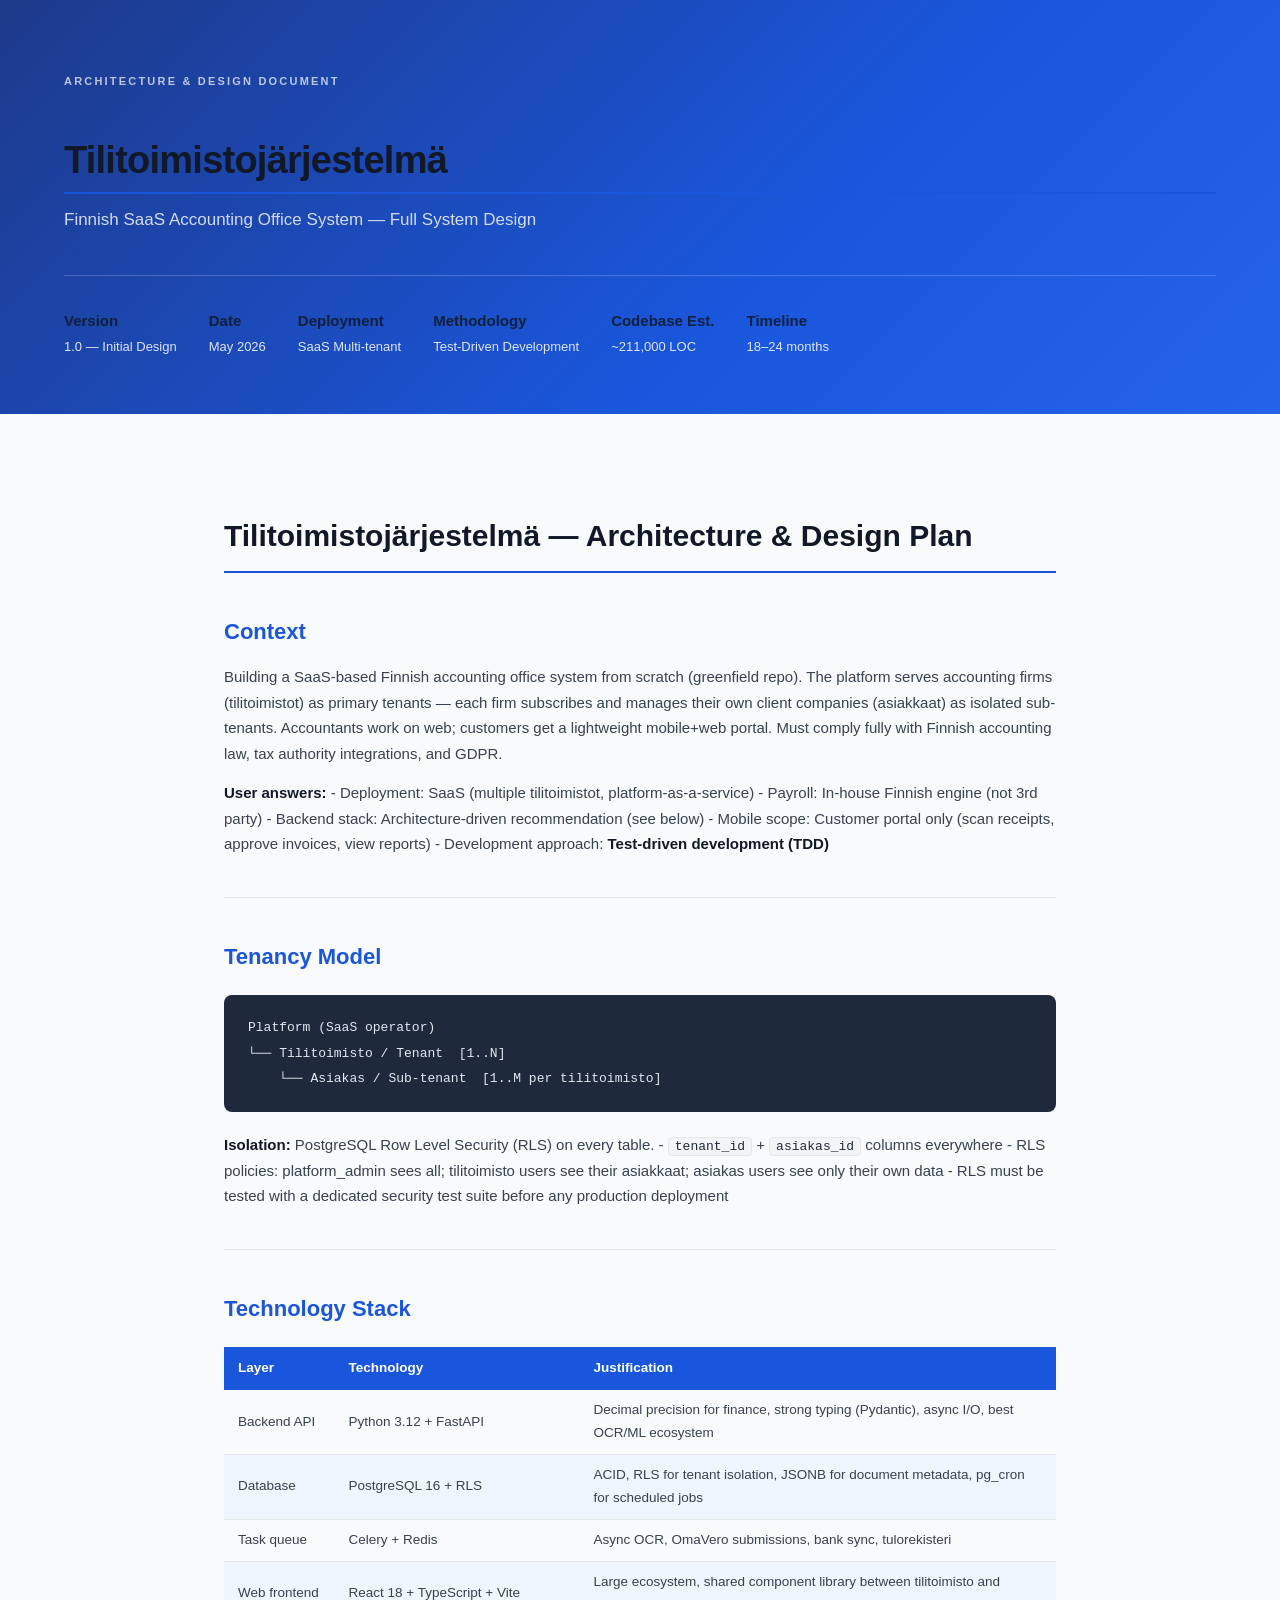
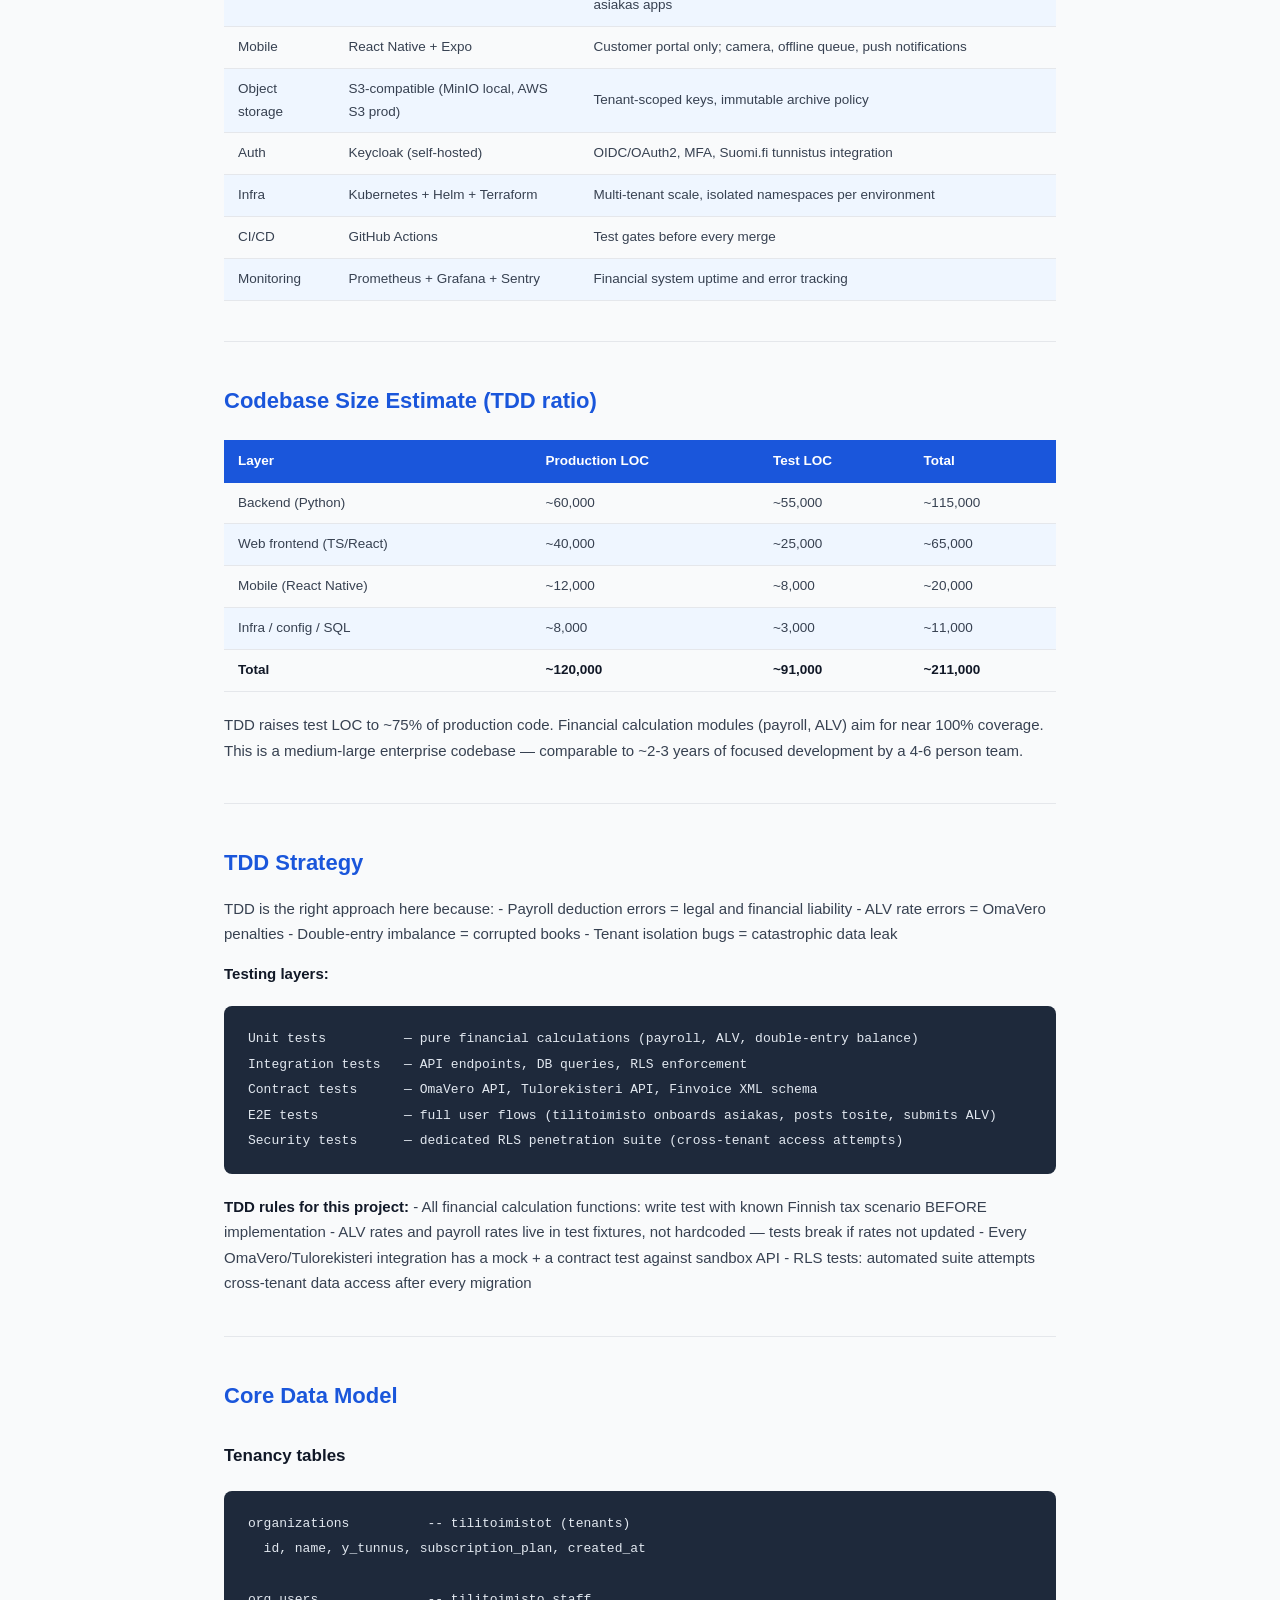
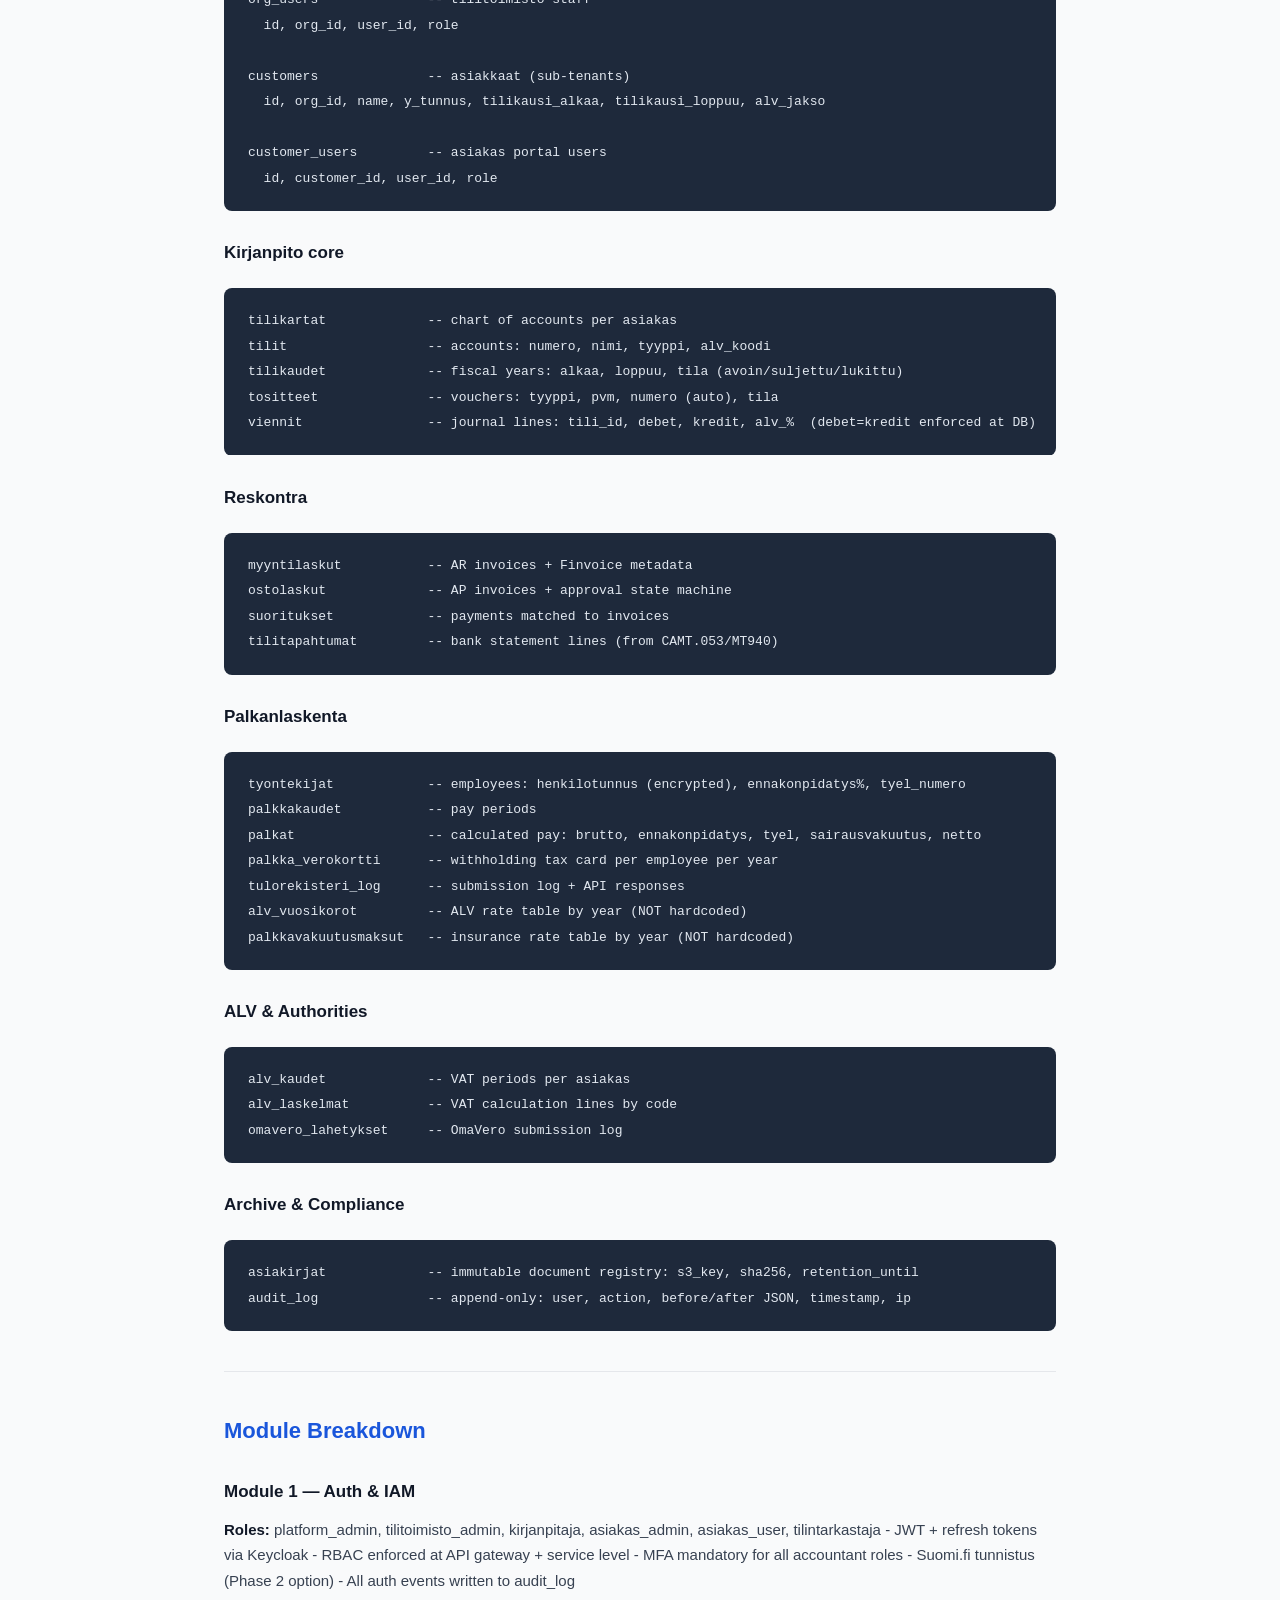
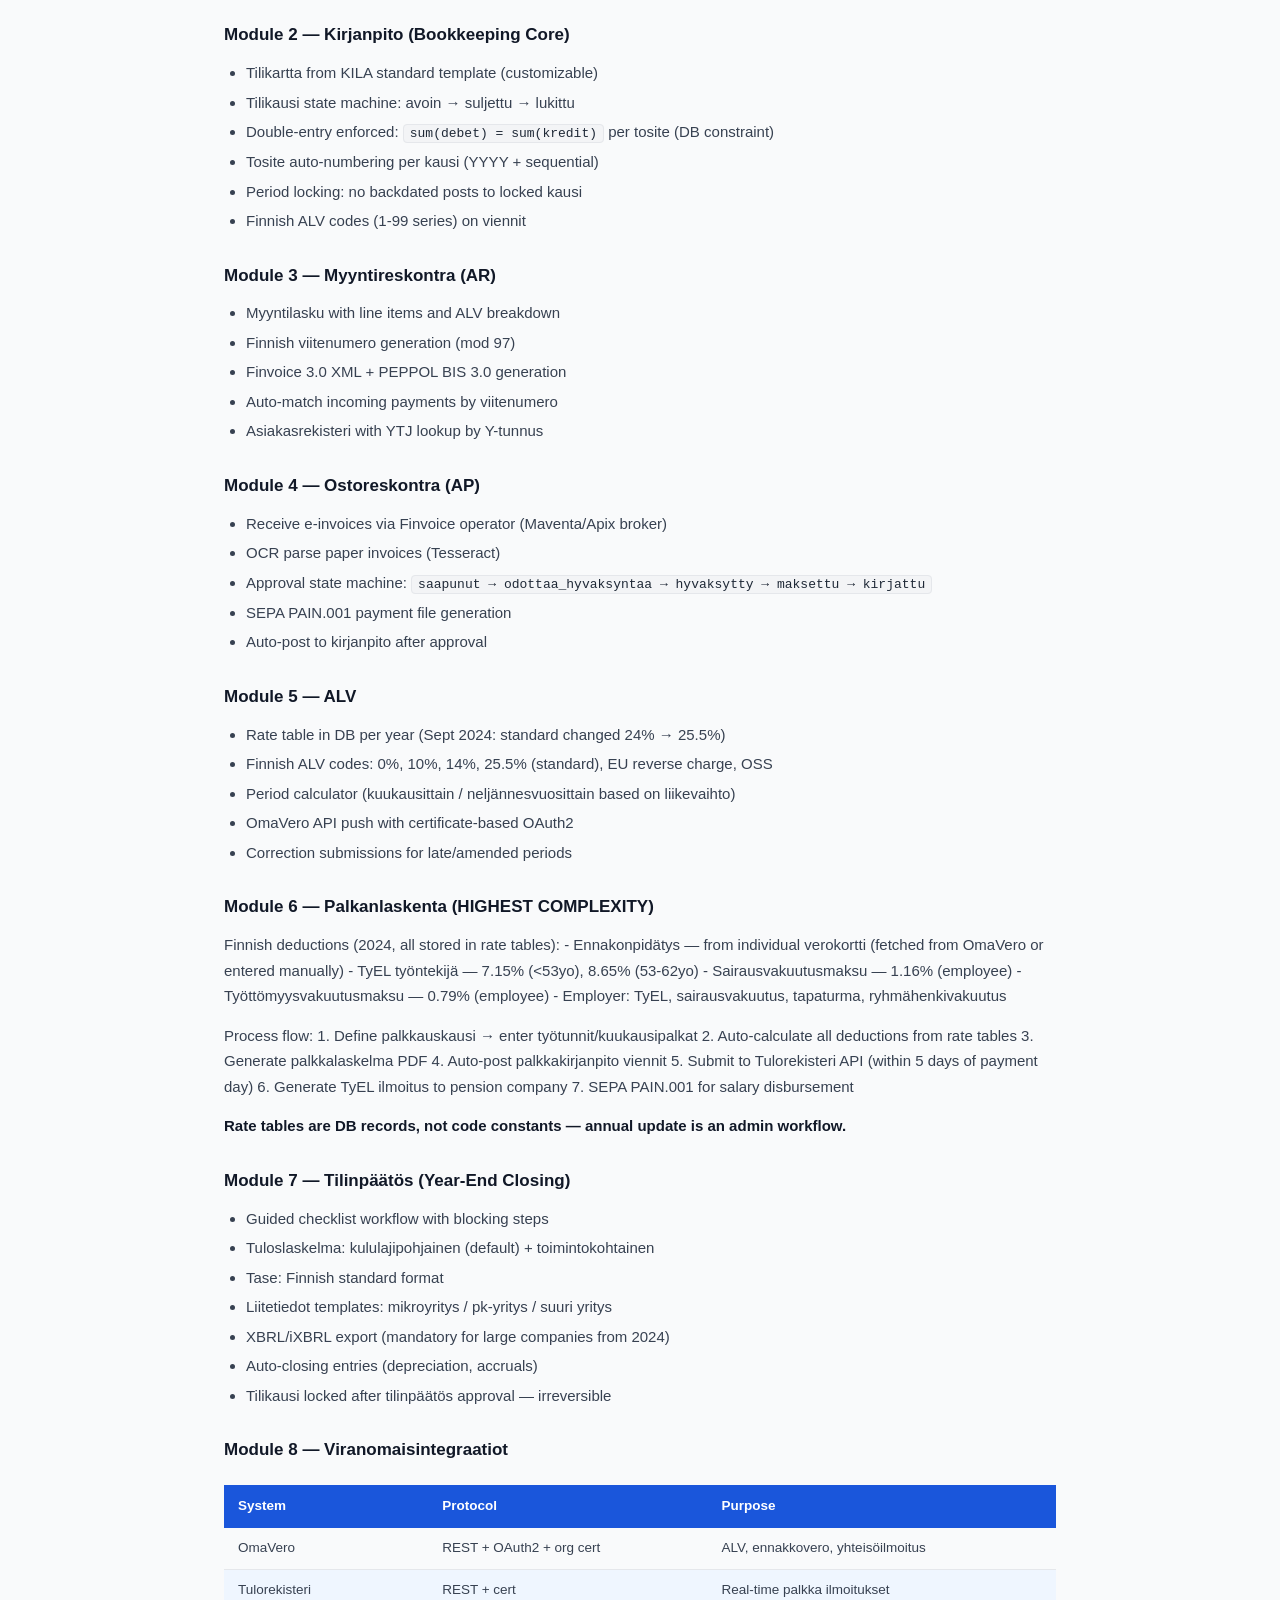
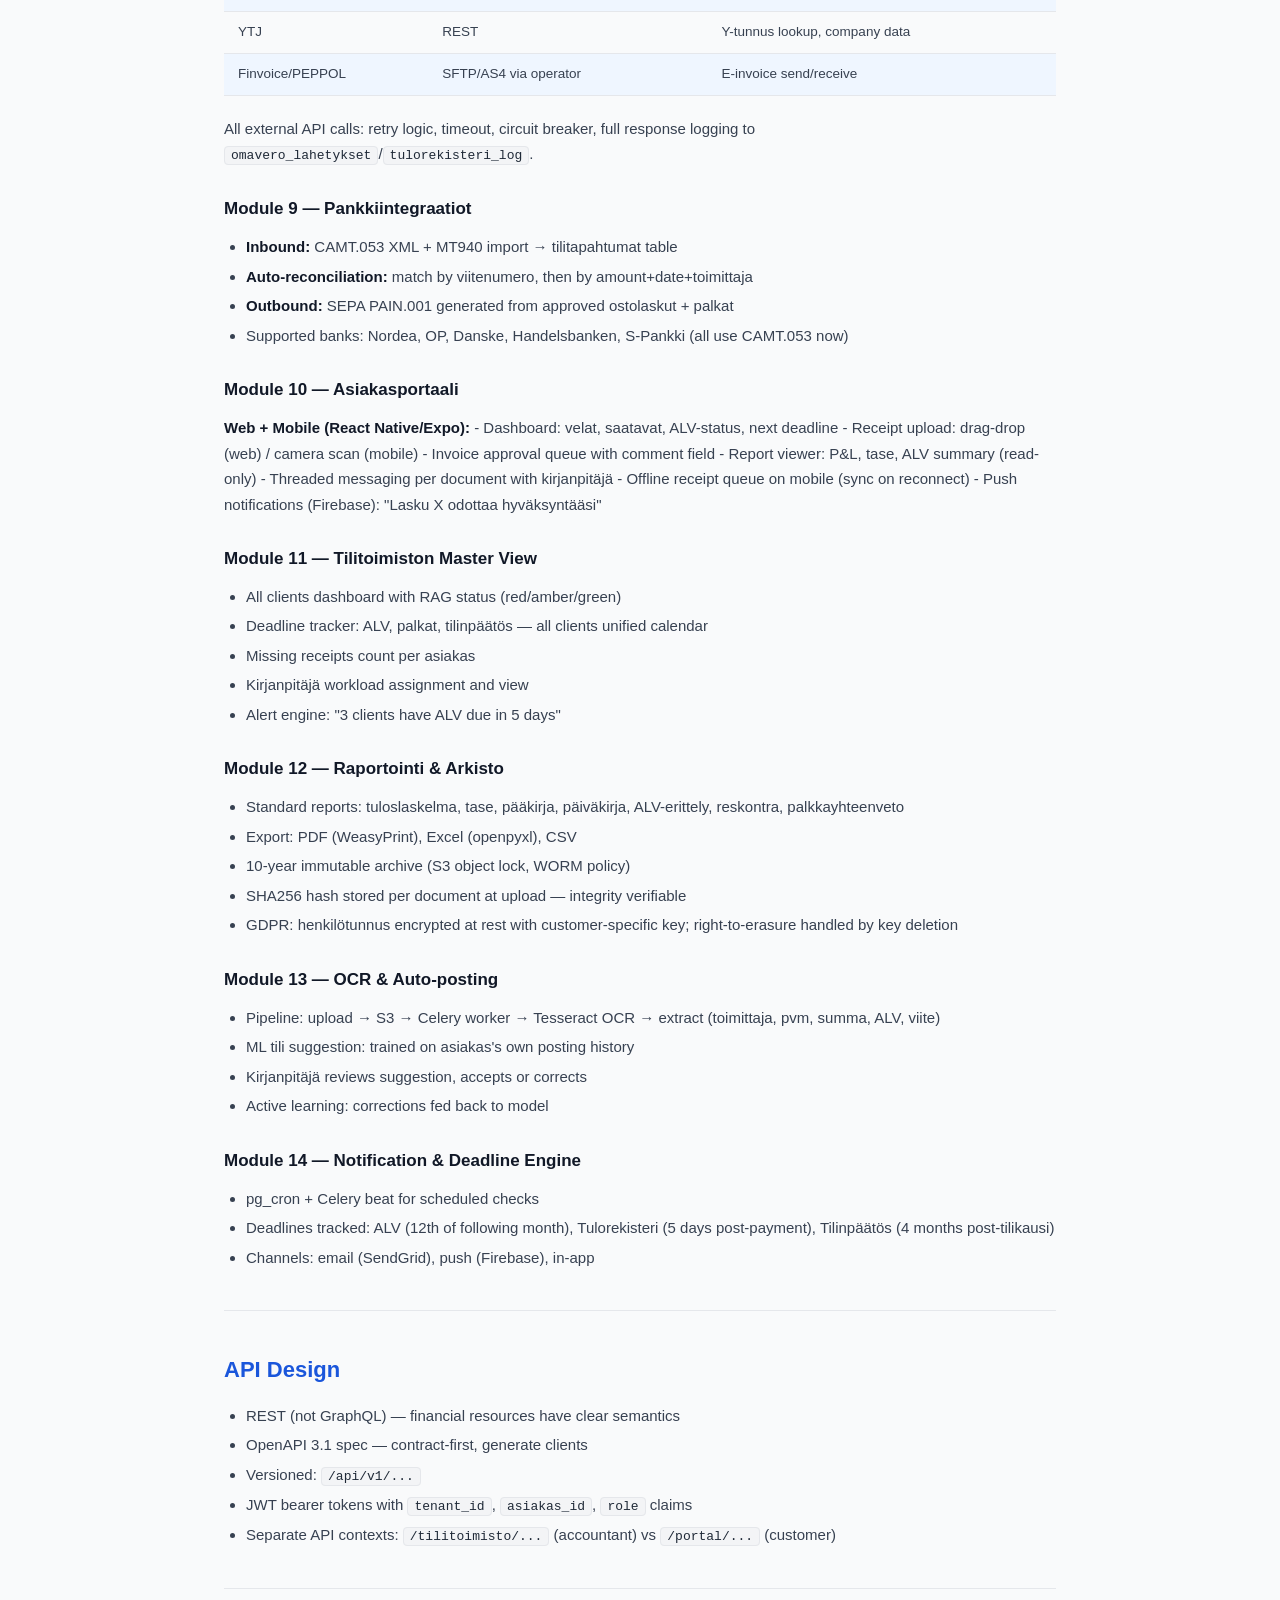
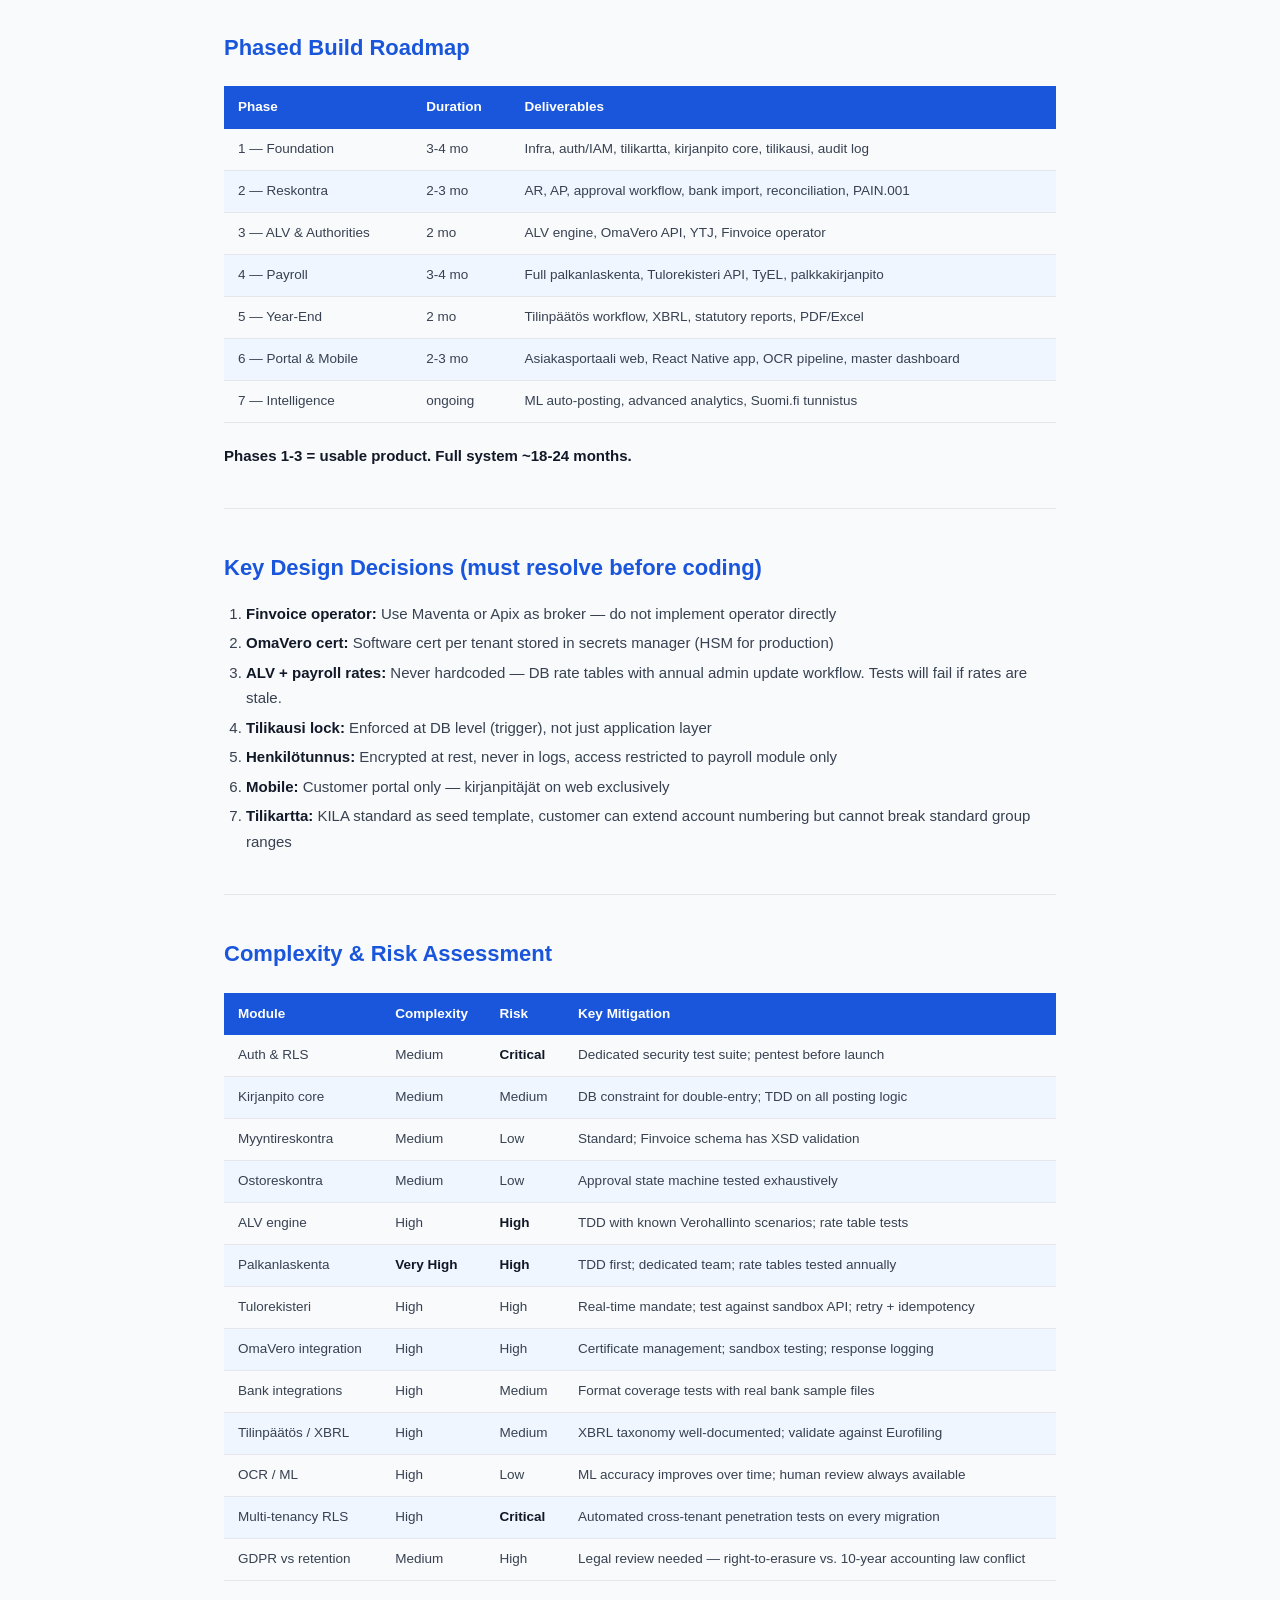
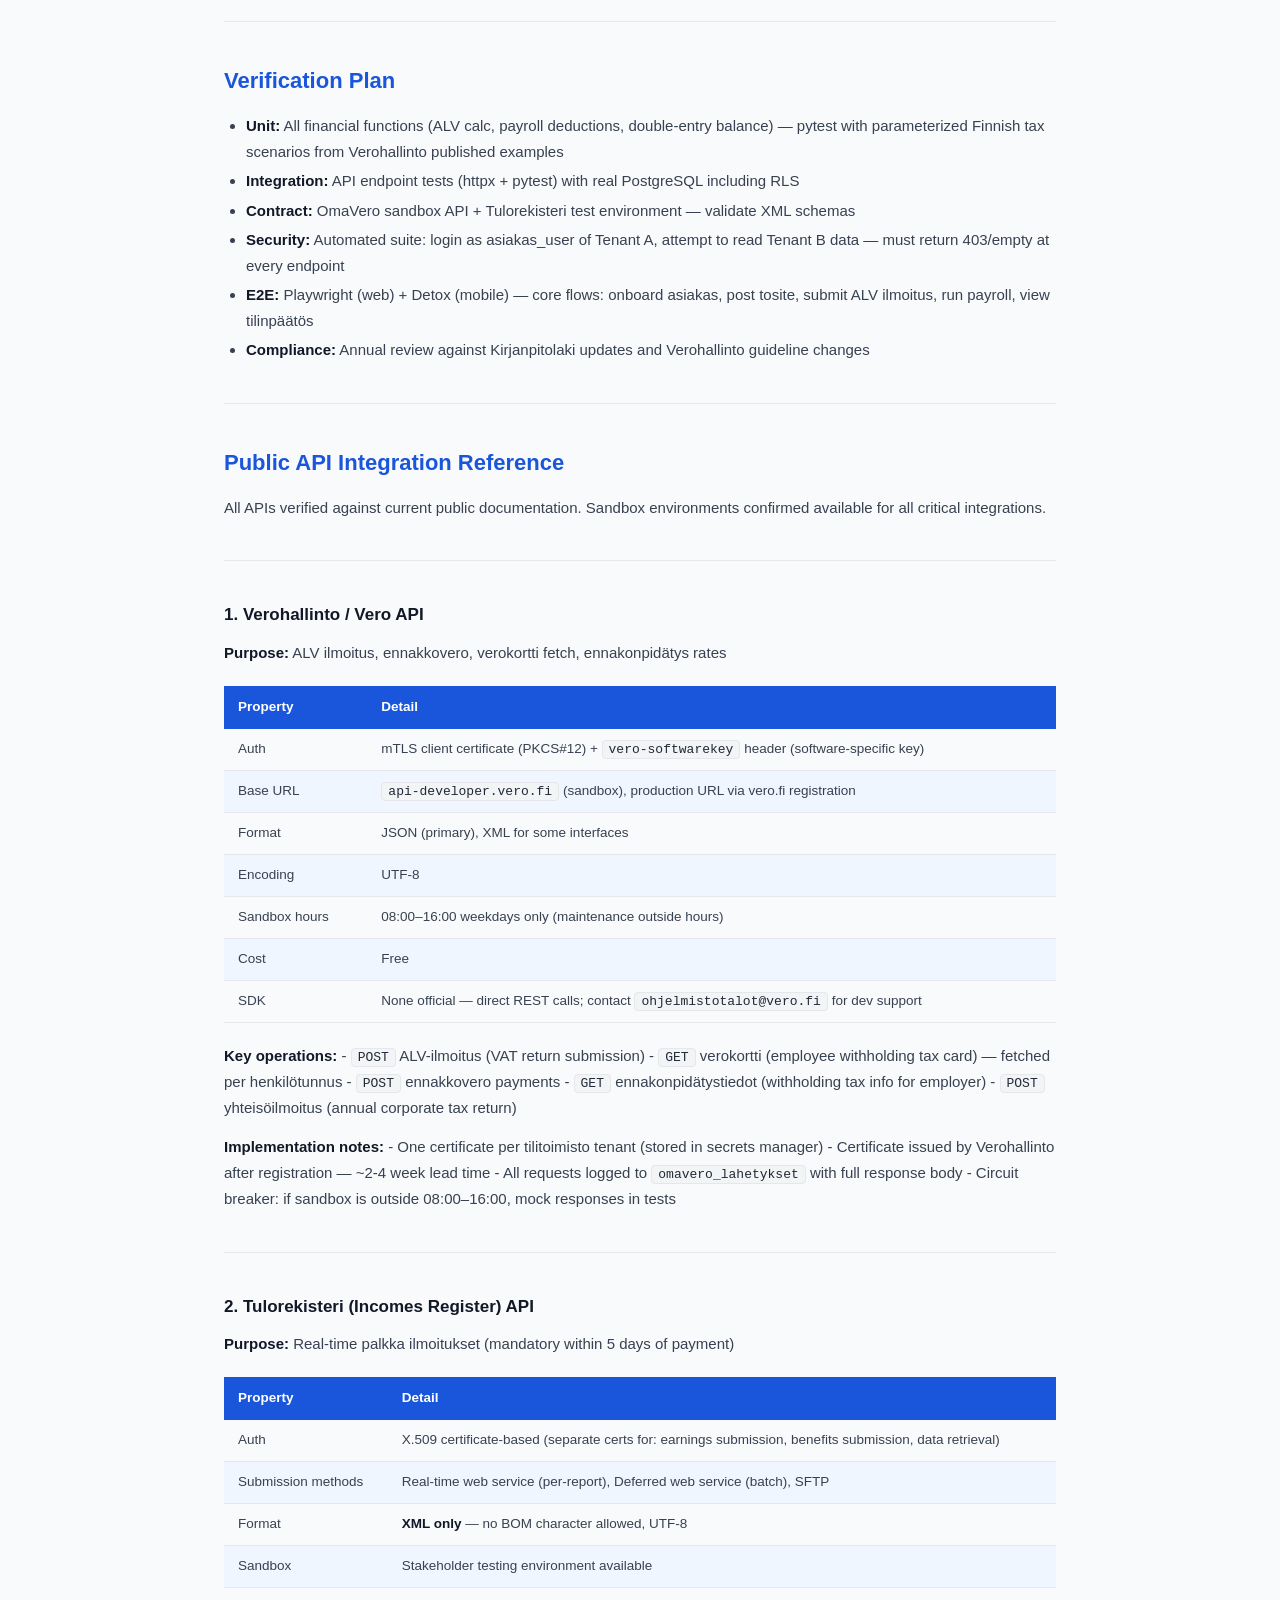
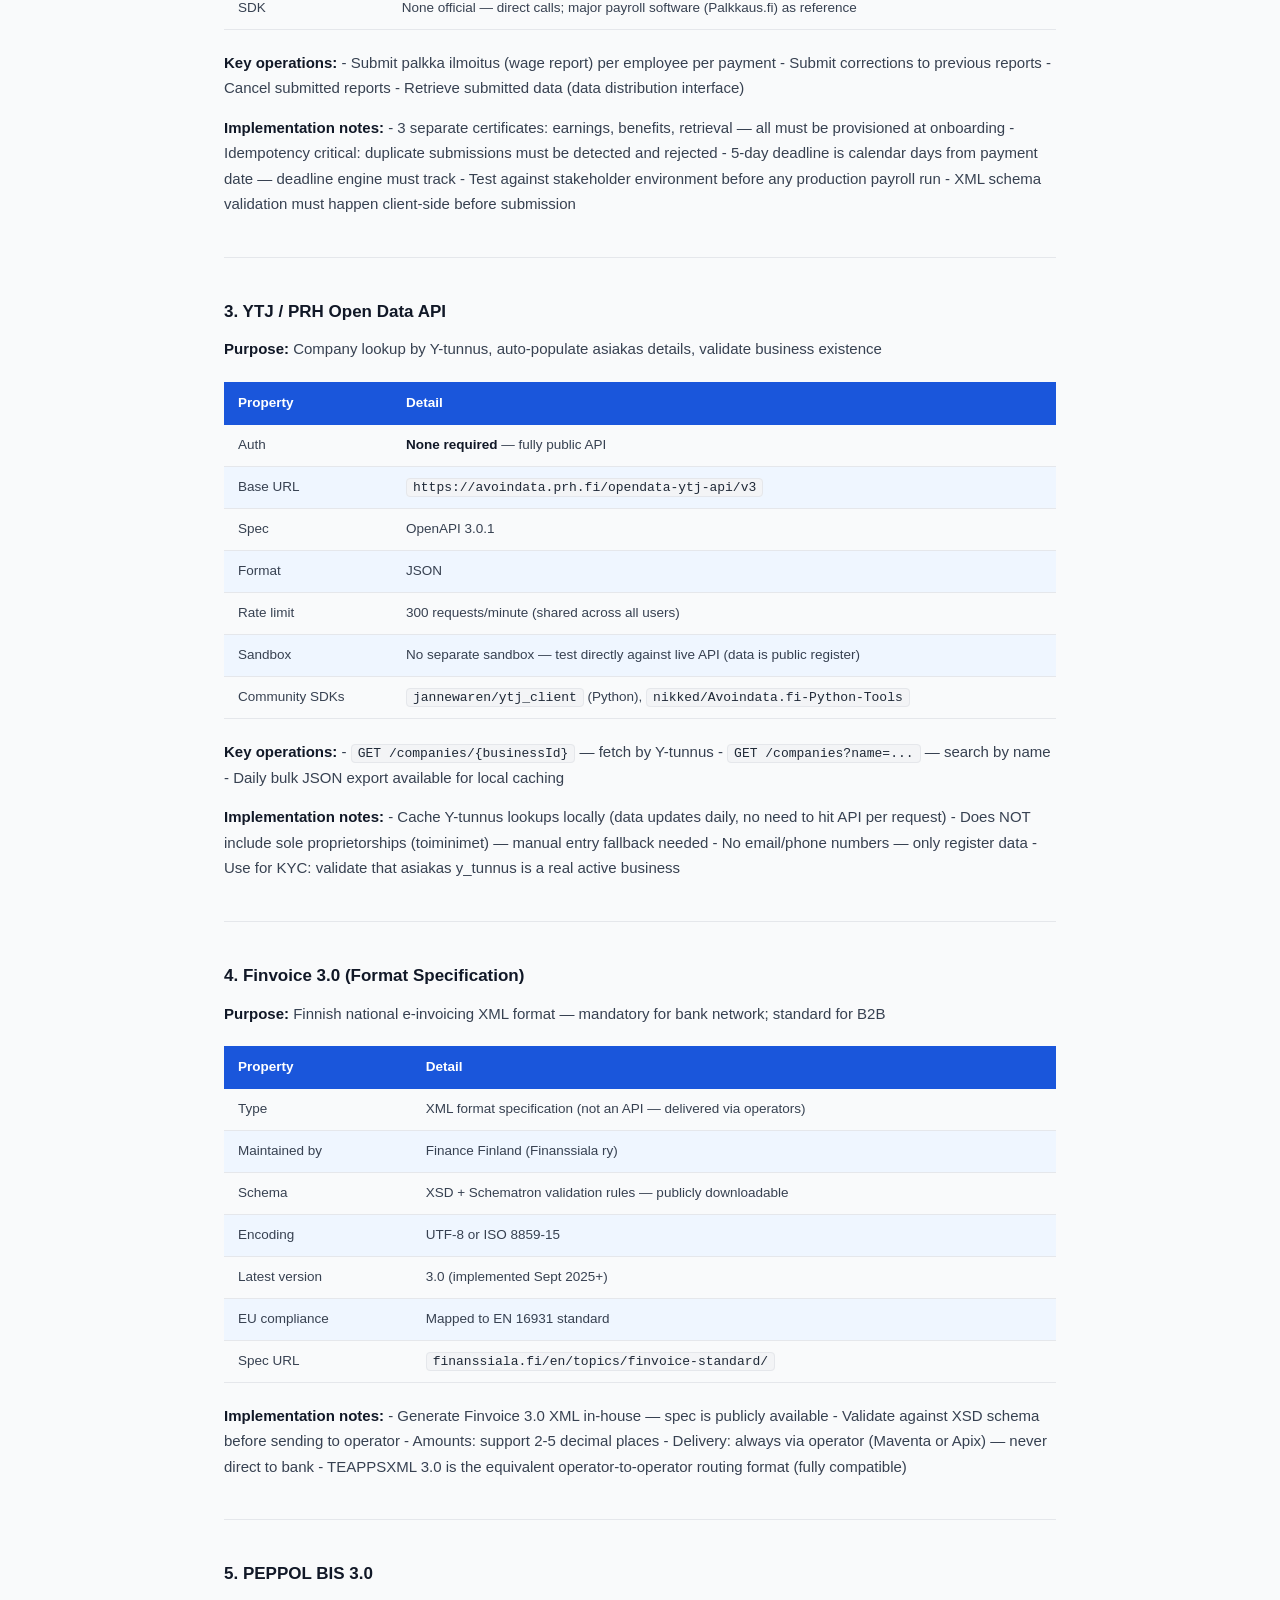
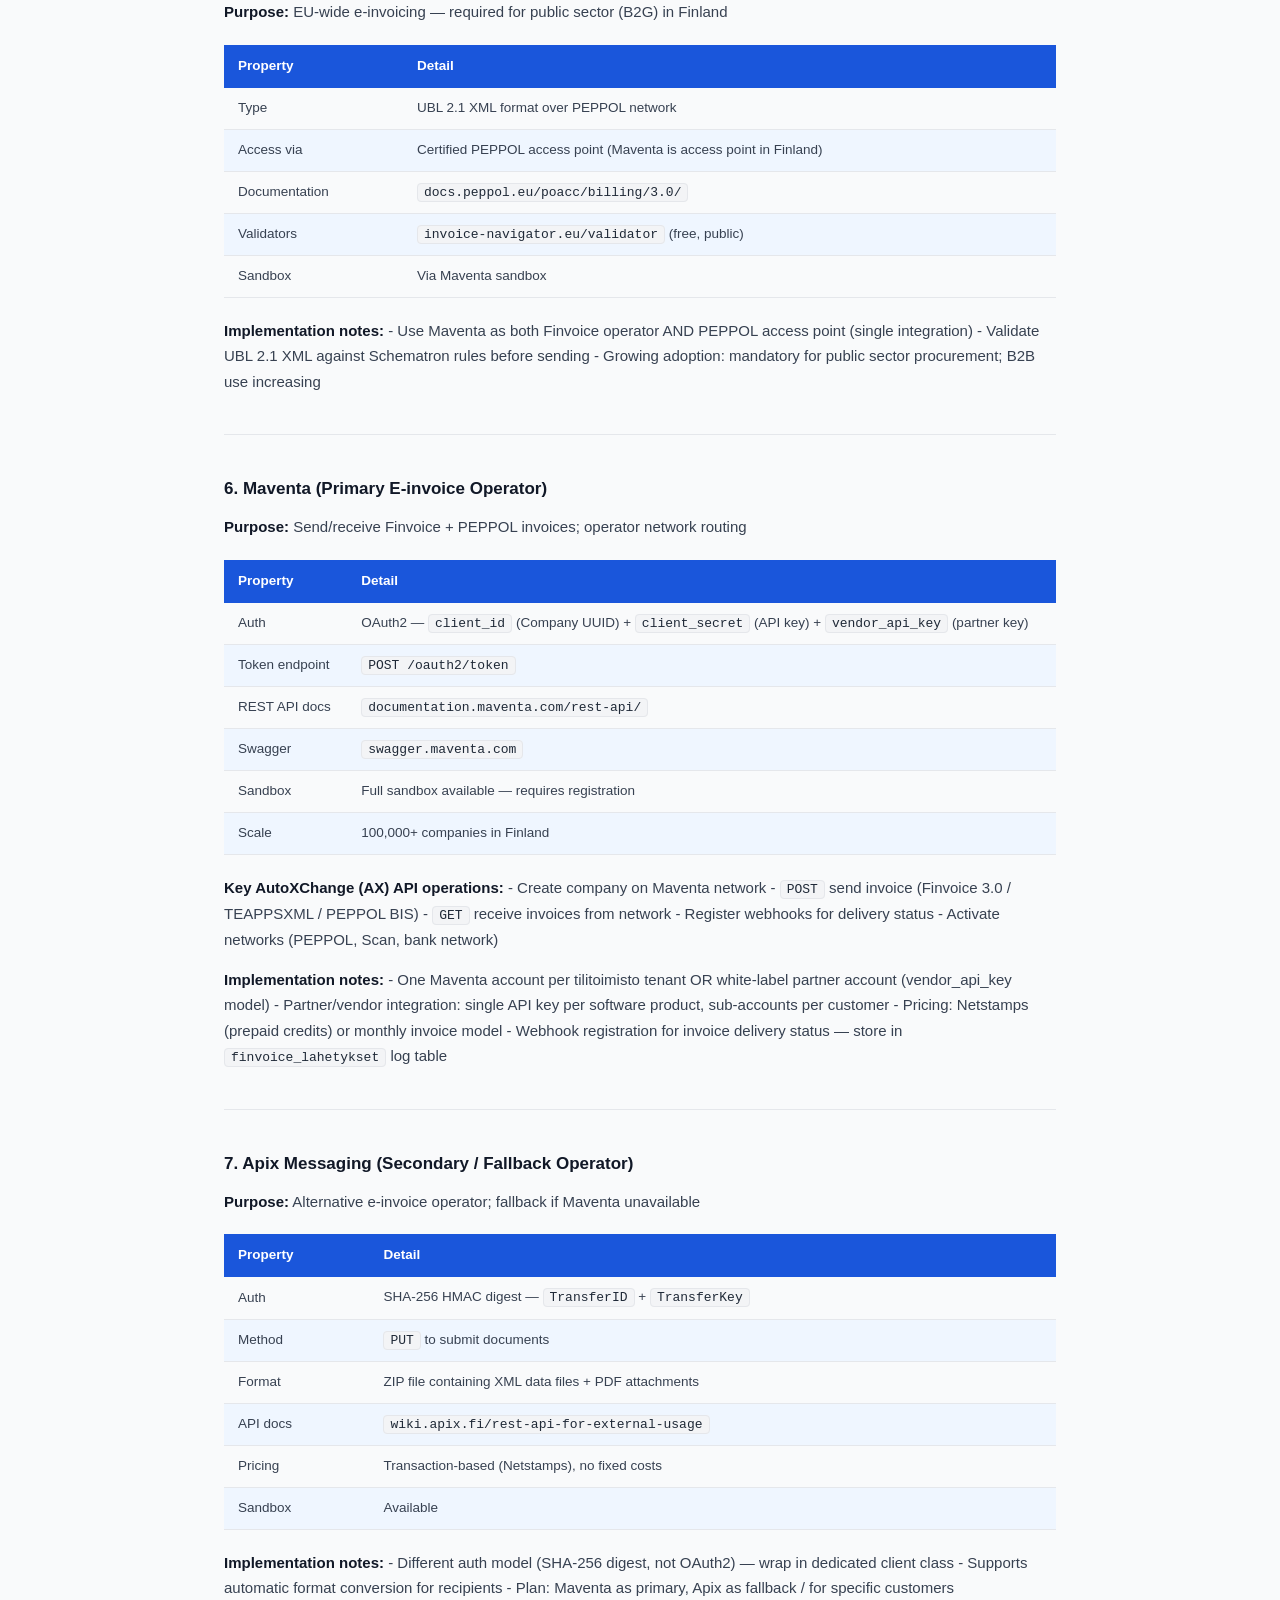
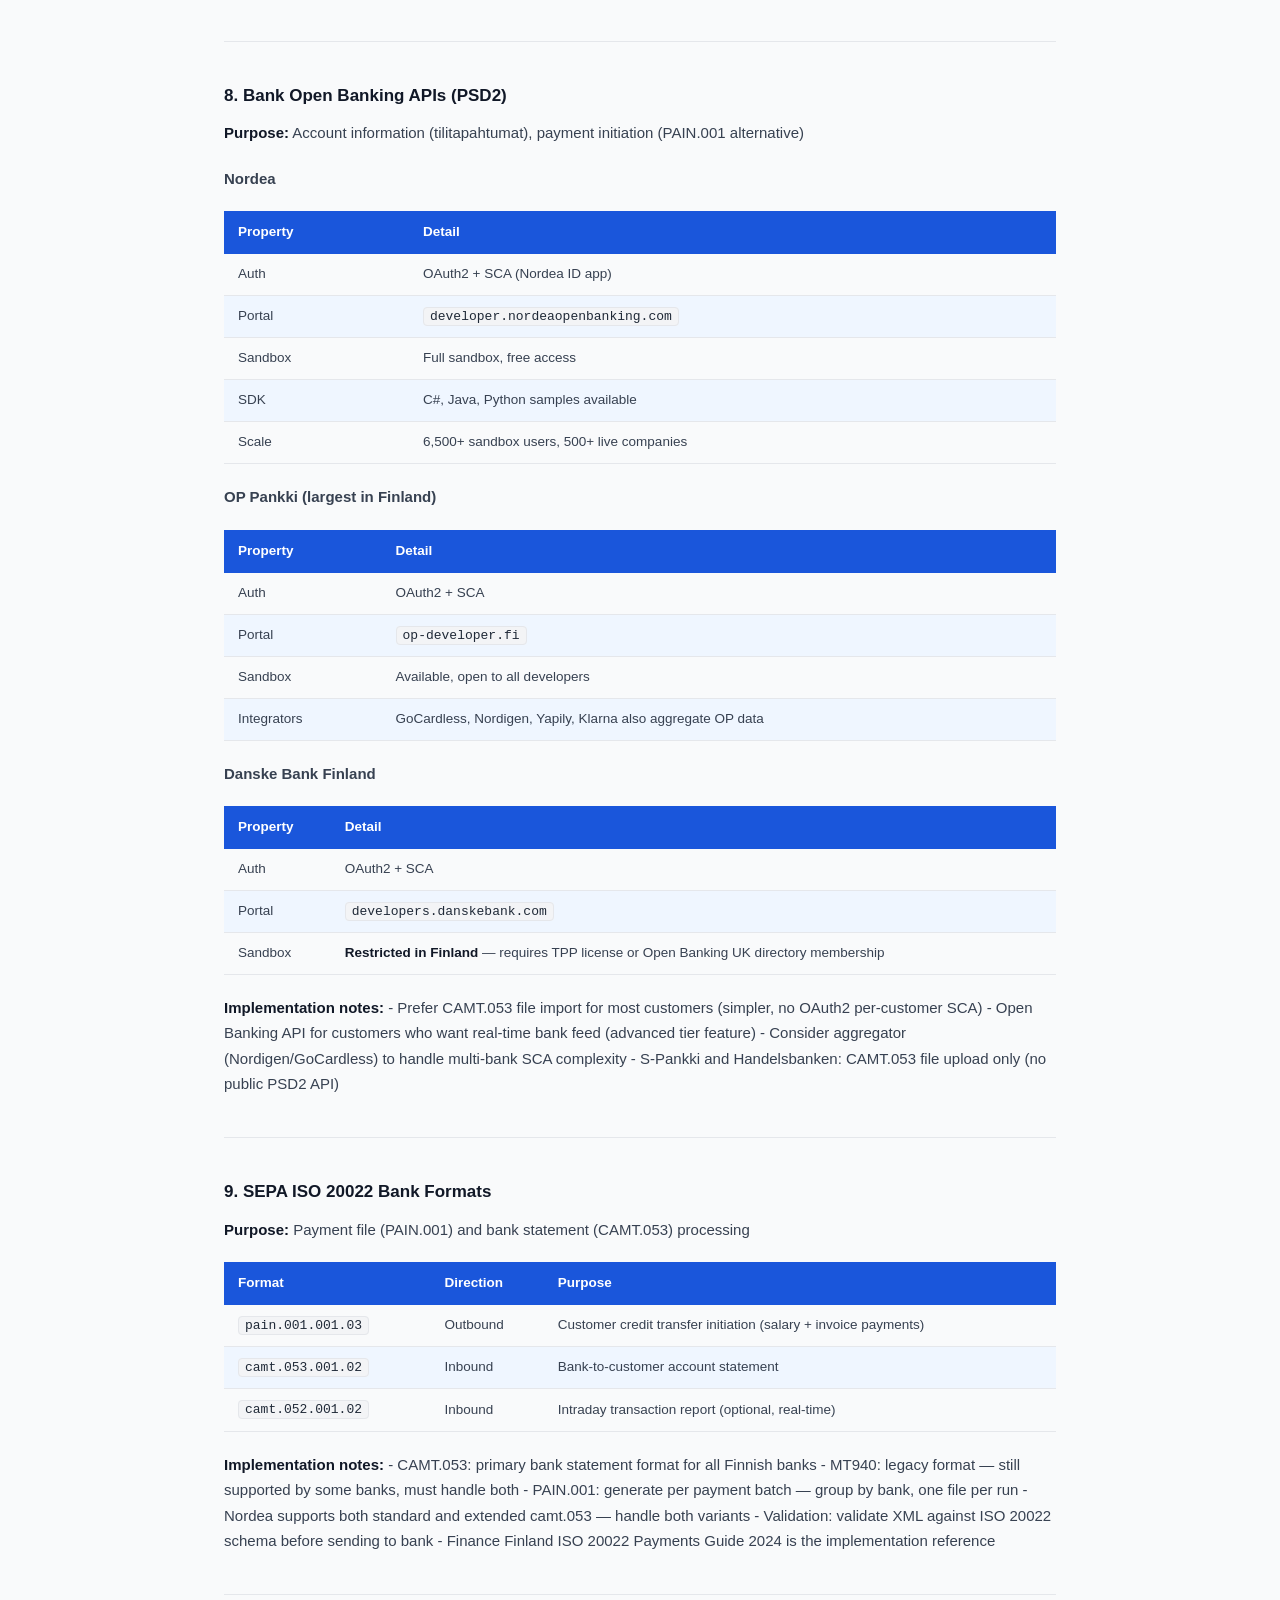
==== tilitoimistojarjestelma_design.html @ baa67fe9 "Add tilitoimistojärjestelmä architecture design documents Full system design for Finnish SaaS accoun" ====
<!DOCTYPE html>
<html lang="fi">
<head>
<meta charset="UTF-8">
<meta name="viewport" content="width=device-width, initial-scale=1.0">
<title>Tilitoimistojärjestelmä — Architecture &amp; Design Plan</title>
<style>
  :root {
    --blue:   #1a56db;
    --dark:   #111827;
    --mid:    #374151;
    --light:  #6b7280;
    --bg:     #f9fafb;
    --border: #e5e7eb;
    --accent: #eff6ff;
    --red:    #dc2626;
    --amber:  #d97706;
  }
  *, *::before, *::after { box-sizing: border-box; margin: 0; padding: 0; }
  body {
    font-family: -apple-system, BlinkMacSystemFont, "Segoe UI", Roboto, sans-serif;
    font-size: 15px;
    line-height: 1.7;
    color: var(--dark);
    background: var(--bg);
    padding: 0;
  }
  .cover {
    background: linear-gradient(135deg, #1e3a8a 0%, #1a56db 60%, #2563eb 100%);
    color: white;
    padding: 72px 64px 56px;
    page-break-after: always;
  }
  .cover .label {
    font-size: 11px;
    font-weight: 700;
    letter-spacing: 0.2em;
    text-transform: uppercase;
    opacity: 0.7;
    margin-bottom: 20px;
  }
  .cover h1 {
    font-size: 38px;
    font-weight: 800;
    line-height: 1.15;
    margin-bottom: 12px;
    letter-spacing: -0.02em;
  }
  .cover .subtitle {
    font-size: 17px;
    opacity: 0.8;
    margin-bottom: 40px;
  }
  .cover .meta {
    display: flex;
    gap: 32px;
    flex-wrap: wrap;
    margin-top: 40px;
    padding-top: 32px;
    border-top: 1px solid rgba(255,255,255,0.2);
  }
  .cover .meta-item { font-size: 13px; opacity: 0.85; }
  .cover .meta-item strong { display: block; font-size: 15px; opacity: 1; margin-bottom: 2px; }
  .toc {
    background: white;
    border: 1px solid var(--border);
    border-radius: 8px;
    padding: 32px 40px;
    margin: 40px 64px;
    page-break-after: always;
  }
  .toc h2 { font-size: 18px; margin-bottom: 20px; color: var(--blue); }
  .toc ul { list-style: none; }
  .toc li { padding: 4px 0; border-bottom: 1px dotted var(--border); }
  .toc li:last-child { border-bottom: none; }
  .toc a { color: var(--mid); text-decoration: none; font-size: 14px; }
  .toc a:hover { color: var(--blue); }
  .content {
    max-width: 960px;
    margin: 0 auto;
    padding: 48px 64px 80px;
  }
  h1 { font-size: 30px; font-weight: 800; color: var(--dark); margin: 48px 0 16px; padding-bottom: 10px; border-bottom: 2px solid var(--blue); }
  h2 { font-size: 22px; font-weight: 700; color: var(--blue); margin: 40px 0 14px; }
  h3 { font-size: 17px; font-weight: 700; color: var(--dark); margin: 28px 0 10px; }
  h4 { font-size: 15px; font-weight: 700; color: var(--mid); margin: 20px 0 8px; }
  p { margin-bottom: 14px; color: var(--mid); }
  ul, ol { padding-left: 22px; margin-bottom: 14px; color: var(--mid); }
  li { margin-bottom: 4px; }
  strong { color: var(--dark); font-weight: 600; }
  em { color: var(--light); }
  a { color: var(--blue); }
  code {
    font-family: "SF Mono", "Fira Code", Consolas, monospace;
    font-size: 13px;
    background: #f3f4f6;
    border: 1px solid var(--border);
    border-radius: 4px;
    padding: 1px 6px;
    color: #1f2937;
  }
  pre {
    background: #1e293b;
    border-radius: 8px;
    padding: 20px 24px;
    overflow-x: auto;
    margin: 20px 0;
  }
  pre code {
    background: none;
    border: none;
    color: #e2e8f0;
    font-size: 13px;
    padding: 0;
  }
  table {
    width: 100%;
    border-collapse: collapse;
    margin: 20px 0;
    font-size: 13.5px;
  }
  thead { background: var(--blue); color: white; }
  th { padding: 10px 14px; text-align: left; font-weight: 600; }
  td { padding: 9px 14px; border-bottom: 1px solid var(--border); color: var(--mid); }
  tr:nth-child(even) td { background: var(--accent); }
  tr:hover td { background: #dbeafe; }
  blockquote {
    border-left: 4px solid var(--blue);
    background: var(--accent);
    padding: 12px 20px;
    margin: 16px 0;
    border-radius: 0 6px 6px 0;
  }
  hr {
    border: none;
    border-top: 1px solid var(--border);
    margin: 40px 0;
  }
  .badge {
    display: inline-block;
    padding: 2px 10px;
    border-radius: 999px;
    font-size: 11px;
    font-weight: 700;
    letter-spacing: 0.05em;
    text-transform: uppercase;
  }
  @media print {
    body { background: white; }
    .cover { -webkit-print-color-adjust: exact; print-color-adjust: exact; }
    pre { -webkit-print-color-adjust: exact; print-color-adjust: exact; }
    thead { -webkit-print-color-adjust: exact; print-color-adjust: exact; }
    h2 { page-break-after: avoid; }
    table { page-break-inside: avoid; }
    pre { page-break-inside: avoid; }
  }
</style>
</head>
<body>

<div class="cover">
  <div class="label">Architecture &amp; Design Document</div>
  <h1>Tilitoimisto&shy;järjestelmä</h1>
  <div class="subtitle">Finnish SaaS Accounting Office System — Full System Design</div>
  <div class="meta">
    <div class="meta-item"><strong>Version</strong>1.0 — Initial Design</div>
    <div class="meta-item"><strong>Date</strong>May 2026</div>
    <div class="meta-item"><strong>Deployment</strong>SaaS Multi-tenant</div>
    <div class="meta-item"><strong>Methodology</strong>Test-Driven Development</div>
    <div class="meta-item"><strong>Codebase Est.</strong>~211,000 LOC</div>
    <div class="meta-item"><strong>Timeline</strong>18–24 months</div>
  </div>
</div>

<div class="content">
<h1 id="tilitoimistojarjestelma-architecture-design-plan">Tilitoimistojärjestelmä — Architecture &amp; Design Plan</h1>
<h2 id="context">Context</h2>
<p>Building a SaaS-based Finnish accounting office system from scratch (greenfield repo). The platform serves accounting firms (tilitoimistot) as primary tenants — each firm subscribes and manages their own client companies (asiakkaat) as isolated sub-tenants. Accountants work on web; customers get a lightweight mobile+web portal. Must comply fully with Finnish accounting law, tax authority integrations, and GDPR.</p>
<p><strong>User answers:</strong>
- Deployment: SaaS (multiple tilitoimistot, platform-as-a-service)
- Payroll: In-house Finnish engine (not 3rd party)
- Backend stack: Architecture-driven recommendation (see below)
- Mobile scope: Customer portal only (scan receipts, approve invoices, view reports)
- Development approach: <strong>Test-driven development (TDD)</strong></p>
<hr />
<h2 id="tenancy-model">Tenancy Model</h2>
<pre><code>Platform (SaaS operator)
└── Tilitoimisto / Tenant  [1..N]
    └── Asiakas / Sub-tenant  [1..M per tilitoimisto]
</code></pre>
<p><strong>Isolation:</strong> PostgreSQL Row Level Security (RLS) on every table.
- <code>tenant_id</code> + <code>asiakas_id</code> columns everywhere
- RLS policies: platform_admin sees all; tilitoimisto users see their asiakkaat; asiakas users see only their own data
- RLS must be tested with a dedicated security test suite before any production deployment</p>
<hr />
<h2 id="technology-stack">Technology Stack</h2>
<table>
<thead>
<tr>
<th>Layer</th>
<th>Technology</th>
<th>Justification</th>
</tr>
</thead>
<tbody>
<tr>
<td>Backend API</td>
<td>Python 3.12 + FastAPI</td>
<td>Decimal precision for finance, strong typing (Pydantic), async I/O, best OCR/ML ecosystem</td>
</tr>
<tr>
<td>Database</td>
<td>PostgreSQL 16 + RLS</td>
<td>ACID, RLS for tenant isolation, JSONB for document metadata, pg_cron for scheduled jobs</td>
</tr>
<tr>
<td>Task queue</td>
<td>Celery + Redis</td>
<td>Async OCR, OmaVero submissions, bank sync, tulorekisteri</td>
</tr>
<tr>
<td>Web frontend</td>
<td>React 18 + TypeScript + Vite</td>
<td>Large ecosystem, shared component library between tilitoimisto and asiakas apps</td>
</tr>
<tr>
<td>Mobile</td>
<td>React Native + Expo</td>
<td>Customer portal only; camera, offline queue, push notifications</td>
</tr>
<tr>
<td>Object storage</td>
<td>S3-compatible (MinIO local, AWS S3 prod)</td>
<td>Tenant-scoped keys, immutable archive policy</td>
</tr>
<tr>
<td>Auth</td>
<td>Keycloak (self-hosted)</td>
<td>OIDC/OAuth2, MFA, Suomi.fi tunnistus integration</td>
</tr>
<tr>
<td>Infra</td>
<td>Kubernetes + Helm + Terraform</td>
<td>Multi-tenant scale, isolated namespaces per environment</td>
</tr>
<tr>
<td>CI/CD</td>
<td>GitHub Actions</td>
<td>Test gates before every merge</td>
</tr>
<tr>
<td>Monitoring</td>
<td>Prometheus + Grafana + Sentry</td>
<td>Financial system uptime and error tracking</td>
</tr>
</tbody>
</table>
<hr />
<h2 id="codebase-size-estimate-tdd-ratio">Codebase Size Estimate (TDD ratio)</h2>
<table>
<thead>
<tr>
<th>Layer</th>
<th>Production LOC</th>
<th>Test LOC</th>
<th>Total</th>
</tr>
</thead>
<tbody>
<tr>
<td>Backend (Python)</td>
<td>~60,000</td>
<td>~55,000</td>
<td>~115,000</td>
</tr>
<tr>
<td>Web frontend (TS/React)</td>
<td>~40,000</td>
<td>~25,000</td>
<td>~65,000</td>
</tr>
<tr>
<td>Mobile (React Native)</td>
<td>~12,000</td>
<td>~8,000</td>
<td>~20,000</td>
</tr>
<tr>
<td>Infra / config / SQL</td>
<td>~8,000</td>
<td>~3,000</td>
<td>~11,000</td>
</tr>
<tr>
<td><strong>Total</strong></td>
<td><strong>~120,000</strong></td>
<td><strong>~91,000</strong></td>
<td><strong>~211,000</strong></td>
</tr>
</tbody>
</table>
<p>TDD raises test LOC to ~75% of production code. Financial calculation modules (payroll, ALV) aim for near 100% coverage. This is a medium-large enterprise codebase — comparable to ~2-3 years of focused development by a 4-6 person team.</p>
<hr />
<h2 id="tdd-strategy">TDD Strategy</h2>
<p>TDD is the right approach here because:
- Payroll deduction errors = legal and financial liability
- ALV rate errors = OmaVero penalties
- Double-entry imbalance = corrupted books
- Tenant isolation bugs = catastrophic data leak</p>
<p><strong>Testing layers:</strong></p>
<pre><code>Unit tests          — pure financial calculations (payroll, ALV, double-entry balance)
Integration tests   — API endpoints, DB queries, RLS enforcement
Contract tests      — OmaVero API, Tulorekisteri API, Finvoice XML schema
E2E tests           — full user flows (tilitoimisto onboards asiakas, posts tosite, submits ALV)
Security tests      — dedicated RLS penetration suite (cross-tenant access attempts)
</code></pre>
<p><strong>TDD rules for this project:</strong>
- All financial calculation functions: write test with known Finnish tax scenario BEFORE implementation
- ALV rates and payroll rates live in test fixtures, not hardcoded — tests break if rates not updated
- Every OmaVero/Tulorekisteri integration has a mock + a contract test against sandbox API
- RLS tests: automated suite attempts cross-tenant data access after every migration</p>
<hr />
<h2 id="core-data-model">Core Data Model</h2>
<h3 id="tenancy-tables">Tenancy tables</h3>
<pre><code class="language-sql">organizations          -- tilitoimistot (tenants)
  id, name, y_tunnus, subscription_plan, created_at

org_users              -- tilitoimisto staff
  id, org_id, user_id, role

customers              -- asiakkaat (sub-tenants)
  id, org_id, name, y_tunnus, tilikausi_alkaa, tilikausi_loppuu, alv_jakso

customer_users         -- asiakas portal users
  id, customer_id, user_id, role
</code></pre>
<h3 id="kirjanpito-core">Kirjanpito core</h3>
<pre><code class="language-sql">tilikartat             -- chart of accounts per asiakas
tilit                  -- accounts: numero, nimi, tyyppi, alv_koodi
tilikaudet             -- fiscal years: alkaa, loppuu, tila (avoin/suljettu/lukittu)
tositteet              -- vouchers: tyyppi, pvm, numero (auto), tila
viennit                -- journal lines: tili_id, debet, kredit, alv_%  (debet=kredit enforced at DB)
</code></pre>
<h3 id="reskontra">Reskontra</h3>
<pre><code class="language-sql">myyntilaskut           -- AR invoices + Finvoice metadata
ostolaskut             -- AP invoices + approval state machine
suoritukset            -- payments matched to invoices
tilitapahtumat         -- bank statement lines (from CAMT.053/MT940)
</code></pre>
<h3 id="palkanlaskenta">Palkanlaskenta</h3>
<pre><code class="language-sql">tyontekijat            -- employees: henkilotunnus (encrypted), ennakonpidatys%, tyel_numero
palkkakaudet           -- pay periods
palkat                 -- calculated pay: brutto, ennakonpidatys, tyel, sairausvakuutus, netto
palkka_verokortti      -- withholding tax card per employee per year
tulorekisteri_log      -- submission log + API responses
alv_vuosikorot         -- ALV rate table by year (NOT hardcoded)
palkkavakuutusmaksut   -- insurance rate table by year (NOT hardcoded)
</code></pre>
<h3 id="alv-authorities">ALV &amp; Authorities</h3>
<pre><code class="language-sql">alv_kaudet             -- VAT periods per asiakas
alv_laskelmat          -- VAT calculation lines by code
omavero_lahetykset     -- OmaVero submission log
</code></pre>
<h3 id="archive-compliance">Archive &amp; Compliance</h3>
<pre><code class="language-sql">asiakirjat             -- immutable document registry: s3_key, sha256, retention_until
audit_log              -- append-only: user, action, before/after JSON, timestamp, ip
</code></pre>
<hr />
<h2 id="module-breakdown">Module Breakdown</h2>
<h3 id="module-1-auth-iam">Module 1 — Auth &amp; IAM</h3>
<p><strong>Roles:</strong> platform_admin, tilitoimisto_admin, kirjanpitaja, asiakas_admin, asiakas_user, tilintarkastaja
- JWT + refresh tokens via Keycloak
- RBAC enforced at API gateway + service level
- MFA mandatory for all accountant roles
- Suomi.fi tunnistus (Phase 2 option)
- All auth events written to audit_log</p>
<h3 id="module-2-kirjanpito-bookkeeping-core">Module 2 — Kirjanpito (Bookkeeping Core)</h3>
<ul>
<li>Tilikartta from KILA standard template (customizable)</li>
<li>Tilikausi state machine: avoin → suljettu → lukittu</li>
<li>Double-entry enforced: <code>sum(debet) = sum(kredit)</code> per tosite (DB constraint)</li>
<li>Tosite auto-numbering per kausi (YYYY + sequential)</li>
<li>Period locking: no backdated posts to locked kausi</li>
<li>Finnish ALV codes (1-99 series) on viennit</li>
</ul>
<h3 id="module-3-myyntireskontra-ar">Module 3 — Myyntireskontra (AR)</h3>
<ul>
<li>Myyntilasku with line items and ALV breakdown</li>
<li>Finnish viitenumero generation (mod 97)</li>
<li>Finvoice 3.0 XML + PEPPOL BIS 3.0 generation</li>
<li>Auto-match incoming payments by viitenumero</li>
<li>Asiakasrekisteri with YTJ lookup by Y-tunnus</li>
</ul>
<h3 id="module-4-ostoreskontra-ap">Module 4 — Ostoreskontra (AP)</h3>
<ul>
<li>Receive e-invoices via Finvoice operator (Maventa/Apix broker)</li>
<li>OCR parse paper invoices (Tesseract)</li>
<li>Approval state machine: <code>saapunut → odottaa_hyvaksyntaa → hyvaksytty → maksettu → kirjattu</code></li>
<li>SEPA PAIN.001 payment file generation</li>
<li>Auto-post to kirjanpito after approval</li>
</ul>
<h3 id="module-5-alv">Module 5 — ALV</h3>
<ul>
<li>Rate table in DB per year (Sept 2024: standard changed 24% → 25.5%)</li>
<li>Finnish ALV codes: 0%, 10%, 14%, 25.5% (standard), EU reverse charge, OSS</li>
<li>Period calculator (kuukausittain / neljännesvuosittain based on liikevaihto)</li>
<li>OmaVero API push with certificate-based OAuth2</li>
<li>Correction submissions for late/amended periods</li>
</ul>
<h3 id="module-6-palkanlaskenta-highest-complexity">Module 6 — Palkanlaskenta (HIGHEST COMPLEXITY)</h3>
<p>Finnish deductions (2024, all stored in rate tables):
- Ennakonpidätys — from individual verokortti (fetched from OmaVero or entered manually)
- TyEL työntekijä — 7.15% (&lt;53yo), 8.65% (53-62yo)
- Sairausvakuutusmaksu — 1.16% (employee)
- Työttömyysvakuutusmaksu — 0.79% (employee)
- Employer: TyEL, sairausvakuutus, tapaturma, ryhmähenkivakuutus</p>
<p>Process flow:
1. Define palkkauskausi → enter työtunnit/kuukausipalkat
2. Auto-calculate all deductions from rate tables
3. Generate palkkalaskelma PDF
4. Auto-post palkkakirjanpito viennit
5. Submit to Tulorekisteri API (within 5 days of payment day)
6. Generate TyEL ilmoitus to pension company
7. SEPA PAIN.001 for salary disbursement</p>
<p><strong>Rate tables are DB records, not code constants — annual update is an admin workflow.</strong></p>
<h3 id="module-7-tilinpaatos-year-end-closing">Module 7 — Tilinpäätös (Year-End Closing)</h3>
<ul>
<li>Guided checklist workflow with blocking steps</li>
<li>Tuloslaskelma: kululajipohjainen (default) + toimintokohtainen</li>
<li>Tase: Finnish standard format</li>
<li>Liitetiedot templates: mikroyritys / pk-yritys / suuri yritys</li>
<li>XBRL/iXBRL export (mandatory for large companies from 2024)</li>
<li>Auto-closing entries (depreciation, accruals)</li>
<li>Tilikausi locked after tilinpäätös approval — irreversible</li>
</ul>
<h3 id="module-8-viranomaisintegraatiot">Module 8 — Viranomaisintegraatiot</h3>
<table>
<thead>
<tr>
<th>System</th>
<th>Protocol</th>
<th>Purpose</th>
</tr>
</thead>
<tbody>
<tr>
<td>OmaVero</td>
<td>REST + OAuth2 + org cert</td>
<td>ALV, ennakkovero, yhteisöilmoitus</td>
</tr>
<tr>
<td>Tulorekisteri</td>
<td>REST + cert</td>
<td>Real-time palkka ilmoitukset</td>
</tr>
<tr>
<td>YTJ</td>
<td>REST</td>
<td>Y-tunnus lookup, company data</td>
</tr>
<tr>
<td>Finvoice/PEPPOL</td>
<td>SFTP/AS4 via operator</td>
<td>E-invoice send/receive</td>
</tr>
</tbody>
</table>
<p>All external API calls: retry logic, timeout, circuit breaker, full response logging to <code>omavero_lahetykset</code>/<code>tulorekisteri_log</code>.</p>
<h3 id="module-9-pankkiintegraatiot">Module 9 — Pankkiintegraatiot</h3>
<ul>
<li><strong>Inbound:</strong> CAMT.053 XML + MT940 import → tilitapahtumat table</li>
<li><strong>Auto-reconciliation:</strong> match by viitenumero, then by amount+date+toimittaja</li>
<li><strong>Outbound:</strong> SEPA PAIN.001 generated from approved ostolaskut + palkat</li>
<li>Supported banks: Nordea, OP, Danske, Handelsbanken, S-Pankki (all use CAMT.053 now)</li>
</ul>
<h3 id="module-10-asiakasportaali">Module 10 — Asiakasportaali</h3>
<p><strong>Web + Mobile (React Native/Expo):</strong>
- Dashboard: velat, saatavat, ALV-status, next deadline
- Receipt upload: drag-drop (web) / camera scan (mobile)
- Invoice approval queue with comment field
- Report viewer: P&amp;L, tase, ALV summary (read-only)
- Threaded messaging per document with kirjanpitäjä
- Offline receipt queue on mobile (sync on reconnect)
- Push notifications (Firebase): "Lasku X odottaa hyväksyntääsi"</p>
<h3 id="module-11-tilitoimiston-master-view">Module 11 — Tilitoimiston Master View</h3>
<ul>
<li>All clients dashboard with RAG status (red/amber/green)</li>
<li>Deadline tracker: ALV, palkat, tilinpäätös — all clients unified calendar</li>
<li>Missing receipts count per asiakas</li>
<li>Kirjanpitäjä workload assignment and view</li>
<li>Alert engine: "3 clients have ALV due in 5 days"</li>
</ul>
<h3 id="module-12-raportointi-arkisto">Module 12 — Raportointi &amp; Arkisto</h3>
<ul>
<li>Standard reports: tuloslaskelma, tase, pääkirja, päiväkirja, ALV-erittely, reskontra, palkkayhteenveto</li>
<li>Export: PDF (WeasyPrint), Excel (openpyxl), CSV</li>
<li>10-year immutable archive (S3 object lock, WORM policy)</li>
<li>SHA256 hash stored per document at upload — integrity verifiable</li>
<li>GDPR: henkilötunnus encrypted at rest with customer-specific key; right-to-erasure handled by key deletion</li>
</ul>
<h3 id="module-13-ocr-auto-posting">Module 13 — OCR &amp; Auto-posting</h3>
<ul>
<li>Pipeline: upload → S3 → Celery worker → Tesseract OCR → extract (toimittaja, pvm, summa, ALV, viite)</li>
<li>ML tili suggestion: trained on asiakas's own posting history</li>
<li>Kirjanpitäjä reviews suggestion, accepts or corrects</li>
<li>Active learning: corrections fed back to model</li>
</ul>
<h3 id="module-14-notification-deadline-engine">Module 14 — Notification &amp; Deadline Engine</h3>
<ul>
<li>pg_cron + Celery beat for scheduled checks</li>
<li>Deadlines tracked: ALV (12th of following month), Tulorekisteri (5 days post-payment), Tilinpäätös (4 months post-tilikausi)</li>
<li>Channels: email (SendGrid), push (Firebase), in-app</li>
</ul>
<hr />
<h2 id="api-design">API Design</h2>
<ul>
<li>REST (not GraphQL) — financial resources have clear semantics</li>
<li>OpenAPI 3.1 spec — contract-first, generate clients</li>
<li>Versioned: <code>/api/v1/...</code></li>
<li>JWT bearer tokens with <code>tenant_id</code>, <code>asiakas_id</code>, <code>role</code> claims</li>
<li>Separate API contexts: <code>/tilitoimisto/...</code> (accountant) vs <code>/portal/...</code> (customer)</li>
</ul>
<hr />
<h2 id="phased-build-roadmap">Phased Build Roadmap</h2>
<table>
<thead>
<tr>
<th>Phase</th>
<th>Duration</th>
<th>Deliverables</th>
</tr>
</thead>
<tbody>
<tr>
<td>1 — Foundation</td>
<td>3-4 mo</td>
<td>Infra, auth/IAM, tilikartta, kirjanpito core, tilikausi, audit log</td>
</tr>
<tr>
<td>2 — Reskontra</td>
<td>2-3 mo</td>
<td>AR, AP, approval workflow, bank import, reconciliation, PAIN.001</td>
</tr>
<tr>
<td>3 — ALV &amp; Authorities</td>
<td>2 mo</td>
<td>ALV engine, OmaVero API, YTJ, Finvoice operator</td>
</tr>
<tr>
<td>4 — Payroll</td>
<td>3-4 mo</td>
<td>Full palkanlaskenta, Tulorekisteri API, TyEL, palkkakirjanpito</td>
</tr>
<tr>
<td>5 — Year-End</td>
<td>2 mo</td>
<td>Tilinpäätös workflow, XBRL, statutory reports, PDF/Excel</td>
</tr>
<tr>
<td>6 — Portal &amp; Mobile</td>
<td>2-3 mo</td>
<td>Asiakasportaali web, React Native app, OCR pipeline, master dashboard</td>
</tr>
<tr>
<td>7 — Intelligence</td>
<td>ongoing</td>
<td>ML auto-posting, advanced analytics, Suomi.fi tunnistus</td>
</tr>
</tbody>
</table>
<p><strong>Phases 1-3 = usable product. Full system ~18-24 months.</strong></p>
<hr />
<h2 id="key-design-decisions-must-resolve-before-coding">Key Design Decisions (must resolve before coding)</h2>
<ol>
<li><strong>Finvoice operator:</strong> Use Maventa or Apix as broker — do not implement operator directly</li>
<li><strong>OmaVero cert:</strong> Software cert per tenant stored in secrets manager (HSM for production)</li>
<li><strong>ALV + payroll rates:</strong> Never hardcoded — DB rate tables with annual admin update workflow. Tests will fail if rates are stale.</li>
<li><strong>Tilikausi lock:</strong> Enforced at DB level (trigger), not just application layer</li>
<li><strong>Henkilötunnus:</strong> Encrypted at rest, never in logs, access restricted to payroll module only</li>
<li><strong>Mobile:</strong> Customer portal only — kirjanpitäjät on web exclusively</li>
<li><strong>Tilikartta:</strong> KILA standard as seed template, customer can extend account numbering but cannot break standard group ranges</li>
</ol>
<hr />
<h2 id="complexity-risk-assessment">Complexity &amp; Risk Assessment</h2>
<table>
<thead>
<tr>
<th>Module</th>
<th>Complexity</th>
<th>Risk</th>
<th>Key Mitigation</th>
</tr>
</thead>
<tbody>
<tr>
<td>Auth &amp; RLS</td>
<td>Medium</td>
<td><strong>Critical</strong></td>
<td>Dedicated security test suite; pentest before launch</td>
</tr>
<tr>
<td>Kirjanpito core</td>
<td>Medium</td>
<td>Medium</td>
<td>DB constraint for double-entry; TDD on all posting logic</td>
</tr>
<tr>
<td>Myyntireskontra</td>
<td>Medium</td>
<td>Low</td>
<td>Standard; Finvoice schema has XSD validation</td>
</tr>
<tr>
<td>Ostoreskontra</td>
<td>Medium</td>
<td>Low</td>
<td>Approval state machine tested exhaustively</td>
</tr>
<tr>
<td>ALV engine</td>
<td>High</td>
<td><strong>High</strong></td>
<td>TDD with known Verohallinto scenarios; rate table tests</td>
</tr>
<tr>
<td>Palkanlaskenta</td>
<td><strong>Very High</strong></td>
<td><strong>High</strong></td>
<td>TDD first; dedicated team; rate tables tested annually</td>
</tr>
<tr>
<td>Tulorekisteri</td>
<td>High</td>
<td>High</td>
<td>Real-time mandate; test against sandbox API; retry + idempotency</td>
</tr>
<tr>
<td>OmaVero integration</td>
<td>High</td>
<td>High</td>
<td>Certificate management; sandbox testing; response logging</td>
</tr>
<tr>
<td>Bank integrations</td>
<td>High</td>
<td>Medium</td>
<td>Format coverage tests with real bank sample files</td>
</tr>
<tr>
<td>Tilinpäätös / XBRL</td>
<td>High</td>
<td>Medium</td>
<td>XBRL taxonomy well-documented; validate against Eurofiling</td>
</tr>
<tr>
<td>OCR / ML</td>
<td>High</td>
<td>Low</td>
<td>ML accuracy improves over time; human review always available</td>
</tr>
<tr>
<td>Multi-tenancy RLS</td>
<td>High</td>
<td><strong>Critical</strong></td>
<td>Automated cross-tenant penetration tests on every migration</td>
</tr>
<tr>
<td>GDPR vs retention</td>
<td>Medium</td>
<td>High</td>
<td>Legal review needed — right-to-erasure vs. 10-year accounting law conflict</td>
</tr>
</tbody>
</table>
<hr />
<h2 id="verification-plan">Verification Plan</h2>
<ul>
<li><strong>Unit:</strong> All financial functions (ALV calc, payroll deductions, double-entry balance) — pytest with parameterized Finnish tax scenarios from Verohallinto published examples</li>
<li><strong>Integration:</strong> API endpoint tests (httpx + pytest) with real PostgreSQL including RLS</li>
<li><strong>Contract:</strong> OmaVero sandbox API + Tulorekisteri test environment — validate XML schemas</li>
<li><strong>Security:</strong> Automated suite: login as asiakas_user of Tenant A, attempt to read Tenant B data — must return 403/empty at every endpoint</li>
<li><strong>E2E:</strong> Playwright (web) + Detox (mobile) — core flows: onboard asiakas, post tosite, submit ALV ilmoitus, run payroll, view tilinpäätös</li>
<li><strong>Compliance:</strong> Annual review against Kirjanpitolaki updates and Verohallinto guideline changes</li>
</ul>
<hr />
<h2 id="public-api-integration-reference">Public API Integration Reference</h2>
<p>All APIs verified against current public documentation. Sandbox environments confirmed available for all critical integrations.</p>
<hr />
<h3 id="1-verohallinto-vero-api">1. Verohallinto / Vero API</h3>
<p><strong>Purpose:</strong> ALV ilmoitus, ennakkovero, verokortti fetch, ennakonpidätys rates</p>
<table>
<thead>
<tr>
<th>Property</th>
<th>Detail</th>
</tr>
</thead>
<tbody>
<tr>
<td>Auth</td>
<td>mTLS client certificate (PKCS#12) + <code>vero-softwarekey</code> header (software-specific key)</td>
</tr>
<tr>
<td>Base URL</td>
<td><code>api-developer.vero.fi</code> (sandbox), production URL via vero.fi registration</td>
</tr>
<tr>
<td>Format</td>
<td>JSON (primary), XML for some interfaces</td>
</tr>
<tr>
<td>Encoding</td>
<td>UTF-8</td>
</tr>
<tr>
<td>Sandbox hours</td>
<td>08:00–16:00 weekdays only (maintenance outside hours)</td>
</tr>
<tr>
<td>Cost</td>
<td>Free</td>
</tr>
<tr>
<td>SDK</td>
<td>None official — direct REST calls; contact <code>ohjelmistotalot@vero.fi</code> for dev support</td>
</tr>
</tbody>
</table>
<p><strong>Key operations:</strong>
- <code>POST</code> ALV-ilmoitus (VAT return submission)
- <code>GET</code> verokortti (employee withholding tax card) — fetched per henkilötunnus
- <code>POST</code> ennakkovero payments
- <code>GET</code> ennakonpidätystiedot (withholding tax info for employer)
- <code>POST</code> yhteisöilmoitus (annual corporate tax return)</p>
<p><strong>Implementation notes:</strong>
- One certificate per tilitoimisto tenant (stored in secrets manager)
- Certificate issued by Verohallinto after registration — ~2-4 week lead time
- All requests logged to <code>omavero_lahetykset</code> with full response body
- Circuit breaker: if sandbox is outside 08:00–16:00, mock responses in tests</p>
<hr />
<h3 id="2-tulorekisteri-incomes-register-api">2. Tulorekisteri (Incomes Register) API</h3>
<p><strong>Purpose:</strong> Real-time palkka ilmoitukset (mandatory within 5 days of payment)</p>
<table>
<thead>
<tr>
<th>Property</th>
<th>Detail</th>
</tr>
</thead>
<tbody>
<tr>
<td>Auth</td>
<td>X.509 certificate-based (separate certs for: earnings submission, benefits submission, data retrieval)</td>
</tr>
<tr>
<td>Submission methods</td>
<td>Real-time web service (per-report), Deferred web service (batch), SFTP</td>
</tr>
<tr>
<td>Format</td>
<td><strong>XML only</strong> — no BOM character allowed, UTF-8</td>
</tr>
<tr>
<td>Sandbox</td>
<td>Stakeholder testing environment available</td>
</tr>
<tr>
<td>SDK</td>
<td>None official — direct calls; major payroll software (Palkkaus.fi) as reference</td>
</tr>
</tbody>
</table>
<p><strong>Key operations:</strong>
- Submit palkka ilmoitus (wage report) per employee per payment
- Submit corrections to previous reports
- Cancel submitted reports
- Retrieve submitted data (data distribution interface)</p>
<p><strong>Implementation notes:</strong>
- 3 separate certificates: earnings, benefits, retrieval — all must be provisioned at onboarding
- Idempotency critical: duplicate submissions must be detected and rejected
- 5-day deadline is calendar days from payment date — deadline engine must track
- Test against stakeholder environment before any production payroll run
- XML schema validation must happen client-side before submission</p>
<hr />
<h3 id="3-ytj-prh-open-data-api">3. YTJ / PRH Open Data API</h3>
<p><strong>Purpose:</strong> Company lookup by Y-tunnus, auto-populate asiakas details, validate business existence</p>
<table>
<thead>
<tr>
<th>Property</th>
<th>Detail</th>
</tr>
</thead>
<tbody>
<tr>
<td>Auth</td>
<td><strong>None required</strong> — fully public API</td>
</tr>
<tr>
<td>Base URL</td>
<td><code>https://avoindata.prh.fi/opendata-ytj-api/v3</code></td>
</tr>
<tr>
<td>Spec</td>
<td>OpenAPI 3.0.1</td>
</tr>
<tr>
<td>Format</td>
<td>JSON</td>
</tr>
<tr>
<td>Rate limit</td>
<td>300 requests/minute (shared across all users)</td>
</tr>
<tr>
<td>Sandbox</td>
<td>No separate sandbox — test directly against live API (data is public register)</td>
</tr>
<tr>
<td>Community SDKs</td>
<td><code>jannewaren/ytj_client</code> (Python), <code>nikked/Avoindata.fi-Python-Tools</code></td>
</tr>
</tbody>
</table>
<p><strong>Key operations:</strong>
- <code>GET /companies/{businessId}</code> — fetch by Y-tunnus
- <code>GET /companies?name=...</code> — search by name
- Daily bulk JSON export available for local caching</p>
<p><strong>Implementation notes:</strong>
- Cache Y-tunnus lookups locally (data updates daily, no need to hit API per request)
- Does NOT include sole proprietorships (toiminimet) — manual entry fallback needed
- No email/phone numbers — only register data
- Use for KYC: validate that asiakas y_tunnus is a real active business</p>
<hr />
<h3 id="4-finvoice-30-format-specification">4. Finvoice 3.0 (Format Specification)</h3>
<p><strong>Purpose:</strong> Finnish national e-invoicing XML format — mandatory for bank network; standard for B2B</p>
<table>
<thead>
<tr>
<th>Property</th>
<th>Detail</th>
</tr>
</thead>
<tbody>
<tr>
<td>Type</td>
<td>XML format specification (not an API — delivered via operators)</td>
</tr>
<tr>
<td>Maintained by</td>
<td>Finance Finland (Finanssiala ry)</td>
</tr>
<tr>
<td>Schema</td>
<td>XSD + Schematron validation rules — publicly downloadable</td>
</tr>
<tr>
<td>Encoding</td>
<td>UTF-8 or ISO 8859-15</td>
</tr>
<tr>
<td>Latest version</td>
<td>3.0 (implemented Sept 2025+)</td>
</tr>
<tr>
<td>EU compliance</td>
<td>Mapped to EN 16931 standard</td>
</tr>
<tr>
<td>Spec URL</td>
<td><code>finanssiala.fi/en/topics/finvoice-standard/</code></td>
</tr>
</tbody>
</table>
<p><strong>Implementation notes:</strong>
- Generate Finvoice 3.0 XML in-house — spec is publicly available
- Validate against XSD schema before sending to operator
- Amounts: support 2-5 decimal places
- Delivery: always via operator (Maventa or Apix) — never direct to bank
- TEAPPSXML 3.0 is the equivalent operator-to-operator routing format (fully compatible)</p>
<hr />
<h3 id="5-peppol-bis-30">5. PEPPOL BIS 3.0</h3>
<p><strong>Purpose:</strong> EU-wide e-invoicing — required for public sector (B2G) in Finland</p>
<table>
<thead>
<tr>
<th>Property</th>
<th>Detail</th>
</tr>
</thead>
<tbody>
<tr>
<td>Type</td>
<td>UBL 2.1 XML format over PEPPOL network</td>
</tr>
<tr>
<td>Access via</td>
<td>Certified PEPPOL access point (Maventa is access point in Finland)</td>
</tr>
<tr>
<td>Documentation</td>
<td><code>docs.peppol.eu/poacc/billing/3.0/</code></td>
</tr>
<tr>
<td>Validators</td>
<td><code>invoice-navigator.eu/validator</code> (free, public)</td>
</tr>
<tr>
<td>Sandbox</td>
<td>Via Maventa sandbox</td>
</tr>
</tbody>
</table>
<p><strong>Implementation notes:</strong>
- Use Maventa as both Finvoice operator AND PEPPOL access point (single integration)
- Validate UBL 2.1 XML against Schematron rules before sending
- Growing adoption: mandatory for public sector procurement; B2B use increasing</p>
<hr />
<h3 id="6-maventa-primary-e-invoice-operator">6. Maventa (Primary E-invoice Operator)</h3>
<p><strong>Purpose:</strong> Send/receive Finvoice + PEPPOL invoices; operator network routing</p>
<table>
<thead>
<tr>
<th>Property</th>
<th>Detail</th>
</tr>
</thead>
<tbody>
<tr>
<td>Auth</td>
<td>OAuth2 — <code>client_id</code> (Company UUID) + <code>client_secret</code> (API key) + <code>vendor_api_key</code> (partner key)</td>
</tr>
<tr>
<td>Token endpoint</td>
<td><code>POST /oauth2/token</code></td>
</tr>
<tr>
<td>REST API docs</td>
<td><code>documentation.maventa.com/rest-api/</code></td>
</tr>
<tr>
<td>Swagger</td>
<td><code>swagger.maventa.com</code></td>
</tr>
<tr>
<td>Sandbox</td>
<td>Full sandbox available — requires registration</td>
</tr>
<tr>
<td>Scale</td>
<td>100,000+ companies in Finland</td>
</tr>
</tbody>
</table>
<p><strong>Key AutoXChange (AX) API operations:</strong>
- Create company on Maventa network
- <code>POST</code> send invoice (Finvoice 3.0 / TEAPPSXML / PEPPOL BIS)
- <code>GET</code> receive invoices from network
- Register webhooks for delivery status
- Activate networks (PEPPOL, Scan, bank network)</p>
<p><strong>Implementation notes:</strong>
- One Maventa account per tilitoimisto tenant OR white-label partner account (vendor_api_key model)
- Partner/vendor integration: single API key per software product, sub-accounts per customer
- Pricing: Netstamps (prepaid credits) or monthly invoice model
- Webhook registration for invoice delivery status — store in <code>finvoice_lahetykset</code> log table</p>
<hr />
<h3 id="7-apix-messaging-secondary-fallback-operator">7. Apix Messaging (Secondary / Fallback Operator)</h3>
<p><strong>Purpose:</strong> Alternative e-invoice operator; fallback if Maventa unavailable</p>
<table>
<thead>
<tr>
<th>Property</th>
<th>Detail</th>
</tr>
</thead>
<tbody>
<tr>
<td>Auth</td>
<td>SHA-256 HMAC digest — <code>TransferID</code> + <code>TransferKey</code></td>
</tr>
<tr>
<td>Method</td>
<td><code>PUT</code> to submit documents</td>
</tr>
<tr>
<td>Format</td>
<td>ZIP file containing XML data files + PDF attachments</td>
</tr>
<tr>
<td>API docs</td>
<td><code>wiki.apix.fi/rest-api-for-external-usage</code></td>
</tr>
<tr>
<td>Pricing</td>
<td>Transaction-based (Netstamps), no fixed costs</td>
</tr>
<tr>
<td>Sandbox</td>
<td>Available</td>
</tr>
</tbody>
</table>
<p><strong>Implementation notes:</strong>
- Different auth model (SHA-256 digest, not OAuth2) — wrap in dedicated client class
- Supports automatic format conversion for recipients
- Plan: Maventa as primary, Apix as fallback / for specific customers</p>
<hr />
<h3 id="8-bank-open-banking-apis-psd2">8. Bank Open Banking APIs (PSD2)</h3>
<p><strong>Purpose:</strong> Account information (tilitapahtumat), payment initiation (PAIN.001 alternative)</p>
<h4 id="nordea">Nordea</h4>
<table>
<thead>
<tr>
<th>Property</th>
<th>Detail</th>
</tr>
</thead>
<tbody>
<tr>
<td>Auth</td>
<td>OAuth2 + SCA (Nordea ID app)</td>
</tr>
<tr>
<td>Portal</td>
<td><code>developer.nordeaopenbanking.com</code></td>
</tr>
<tr>
<td>Sandbox</td>
<td>Full sandbox, free access</td>
</tr>
<tr>
<td>SDK</td>
<td>C#, Java, Python samples available</td>
</tr>
<tr>
<td>Scale</td>
<td>6,500+ sandbox users, 500+ live companies</td>
</tr>
</tbody>
</table>
<h4 id="op-pankki-largest-in-finland">OP Pankki (largest in Finland)</h4>
<table>
<thead>
<tr>
<th>Property</th>
<th>Detail</th>
</tr>
</thead>
<tbody>
<tr>
<td>Auth</td>
<td>OAuth2 + SCA</td>
</tr>
<tr>
<td>Portal</td>
<td><code>op-developer.fi</code></td>
</tr>
<tr>
<td>Sandbox</td>
<td>Available, open to all developers</td>
</tr>
<tr>
<td>Integrators</td>
<td>GoCardless, Nordigen, Yapily, Klarna also aggregate OP data</td>
</tr>
</tbody>
</table>
<h4 id="danske-bank-finland">Danske Bank Finland</h4>
<table>
<thead>
<tr>
<th>Property</th>
<th>Detail</th>
</tr>
</thead>
<tbody>
<tr>
<td>Auth</td>
<td>OAuth2 + SCA</td>
</tr>
<tr>
<td>Portal</td>
<td><code>developers.danskebank.com</code></td>
</tr>
<tr>
<td>Sandbox</td>
<td><strong>Restricted in Finland</strong> — requires TPP license or Open Banking UK directory membership</td>
</tr>
</tbody>
</table>
<p><strong>Implementation notes:</strong>
- Prefer CAMT.053 file import for most customers (simpler, no OAuth2 per-customer SCA)
- Open Banking API for customers who want real-time bank feed (advanced tier feature)
- Consider aggregator (Nordigen/GoCardless) to handle multi-bank SCA complexity
- S-Pankki and Handelsbanken: CAMT.053 file upload only (no public PSD2 API)</p>
<hr />
<h3 id="9-sepa-iso-20022-bank-formats">9. SEPA ISO 20022 Bank Formats</h3>
<p><strong>Purpose:</strong> Payment file (PAIN.001) and bank statement (CAMT.053) processing</p>
<table>
<thead>
<tr>
<th>Format</th>
<th>Direction</th>
<th>Purpose</th>
</tr>
</thead>
<tbody>
<tr>
<td><code>pain.001.001.03</code></td>
<td>Outbound</td>
<td>Customer credit transfer initiation (salary + invoice payments)</td>
</tr>
<tr>
<td><code>camt.053.001.02</code></td>
<td>Inbound</td>
<td>Bank-to-customer account statement</td>
</tr>
<tr>
<td><code>camt.052.001.02</code></td>
<td>Inbound</td>
<td>Intraday transaction report (optional, real-time)</td>
</tr>
</tbody>
</table>
<p><strong>Implementation notes:</strong>
- CAMT.053: primary bank statement format for all Finnish banks
- MT940: legacy format — still supported by some banks, must handle both
- PAIN.001: generate per payment batch — group by bank, one file per run
- Nordea supports both standard and extended camt.053 — handle both variants
- Validation: validate XML against ISO 20022 schema before sending to bank
- Finance Finland ISO 20022 Payments Guide 2024 is the implementation reference</p>
<hr />
<h3 id="api-summary-table">API Summary Table</h3>
<table>
<thead>
<tr>
<th>API</th>
<th>Type</th>
<th>Auth</th>
<th>Format</th>
<th>Sandbox</th>
<th>Priority</th>
</tr>
</thead>
<tbody>
<tr>
<td>Verohallinto Vero API</td>
<td>Government</td>
<td>mTLS cert + key</td>
<td>JSON</td>
<td>Yes (08-16 only)</td>
<td>P0</td>
</tr>
<tr>
<td>Tulorekisteri</td>
<td>Government</td>
<td>X.509 cert (3x)</td>
<td>XML only</td>
<td>Yes</td>
<td>P0</td>
</tr>
<tr>
<td>YTJ / PRH</td>
<td>Government</td>
<td>None</td>
<td>JSON</td>
<td>Live only (free)</td>
<td>P1</td>
</tr>
<tr>
<td>Finvoice 3.0</td>
<td>Format spec</td>
<td>Via operator</td>
<td>XML</td>
<td>Via operator</td>
<td>P0</td>
</tr>
<tr>
<td>Maventa AX API</td>
<td>Operator</td>
<td>OAuth2</td>
<td>JSON/XML</td>
<td>Yes</td>
<td>P0</td>
</tr>
<tr>
<td>Apix</td>
<td>Operator</td>
<td>SHA-256 HMAC</td>
<td>ZIP+XML</td>
<td>Yes</td>
<td>P1 (fallback)</td>
</tr>
<tr>
<td>PEPPOL BIS 3.0</td>
<td>Format spec</td>
<td>Via access point</td>
<td>UBL XML</td>
<td>Via Maventa</td>
<td>P1</td>
</tr>
<tr>
<td>Nordea PSD2</td>
<td>Bank</td>
<td>OAuth2 + SCA</td>
<td>JSON</td>
<td>Yes</td>
<td>P2</td>
</tr>
<tr>
<td>OP Bank PSD2</td>
<td>Bank</td>
<td>OAuth2 + SCA</td>
<td>JSON</td>
<td>Yes</td>
<td>P2</td>
</tr>
<tr>
<td>Danske Bank PSD2</td>
<td>Bank</td>
<td>OAuth2 + SCA</td>
<td>JSON</td>
<td>Restricted (FI)</td>
<td>P2</td>
</tr>
<tr>
<td>CAMT.053 / PAIN.001</td>
<td>Bank format</td>
<td>Bank file transfer</td>
<td>XML</td>
<td>Bank dep.</td>
<td>P0</td>
</tr>
</tbody>
</table>
<p><strong>P0</strong> = required for MVP | <strong>P1</strong> = required Phase 3 | <strong>P2</strong> = advanced tier feature</p>
<hr />
<h3 id="integration-architecture-pattern">Integration Architecture Pattern</h3>
<p>All external API clients follow the same structure:</p>
<pre><code>ExternalAPIClient
  ├── authenticate()       — cert load / OAuth2 token fetch + refresh
  ├── submit(payload)      — send with retry (exp. backoff, max 3 attempts)
  ├── validate(response)   — assert schema compliance
  └── log(request, response) → external_api_log table
</code></pre>
<p>Separate log table per integration: <code>omavero_log</code>, <code>tulorekisteri_log</code>, <code>finvoice_log</code>, <code>bank_log</code>
All logs: immutable, append-only, retained 10 years (same as kirjanpito aineisto).</p>
<hr />
<h2 id="critical-files-to-create-phase-1">Critical Files to Create (Phase 1)</h2>
<pre><code>backend/
  app/
    core/           -- config, database, auth, RLS middleware
    modules/
      kirjanpito/   -- tositteet, viennit, tilikartta, tilikausi
      alv/          -- rate tables, period calc, OmaVero client
      palkanlaskenta/ -- deduction engine, tulorekisteri client
      reskontra/    -- AR, AP, reconciliation
      tilinpaatos/  -- year-end workflow, XBRL
    tests/
      unit/
      integration/
      security/     -- RLS cross-tenant tests

frontend/
  apps/
    tilitoimisto/   -- master view, kirjanpito UI
    portal/         -- customer web portal

mobile/             -- React Native / Expo (customer portal)

infra/
  k8s/
  terraform/

docs/
  api/              -- OpenAPI 3.1 spec (contract-first)
</code></pre>
</div>

</body>
</html>
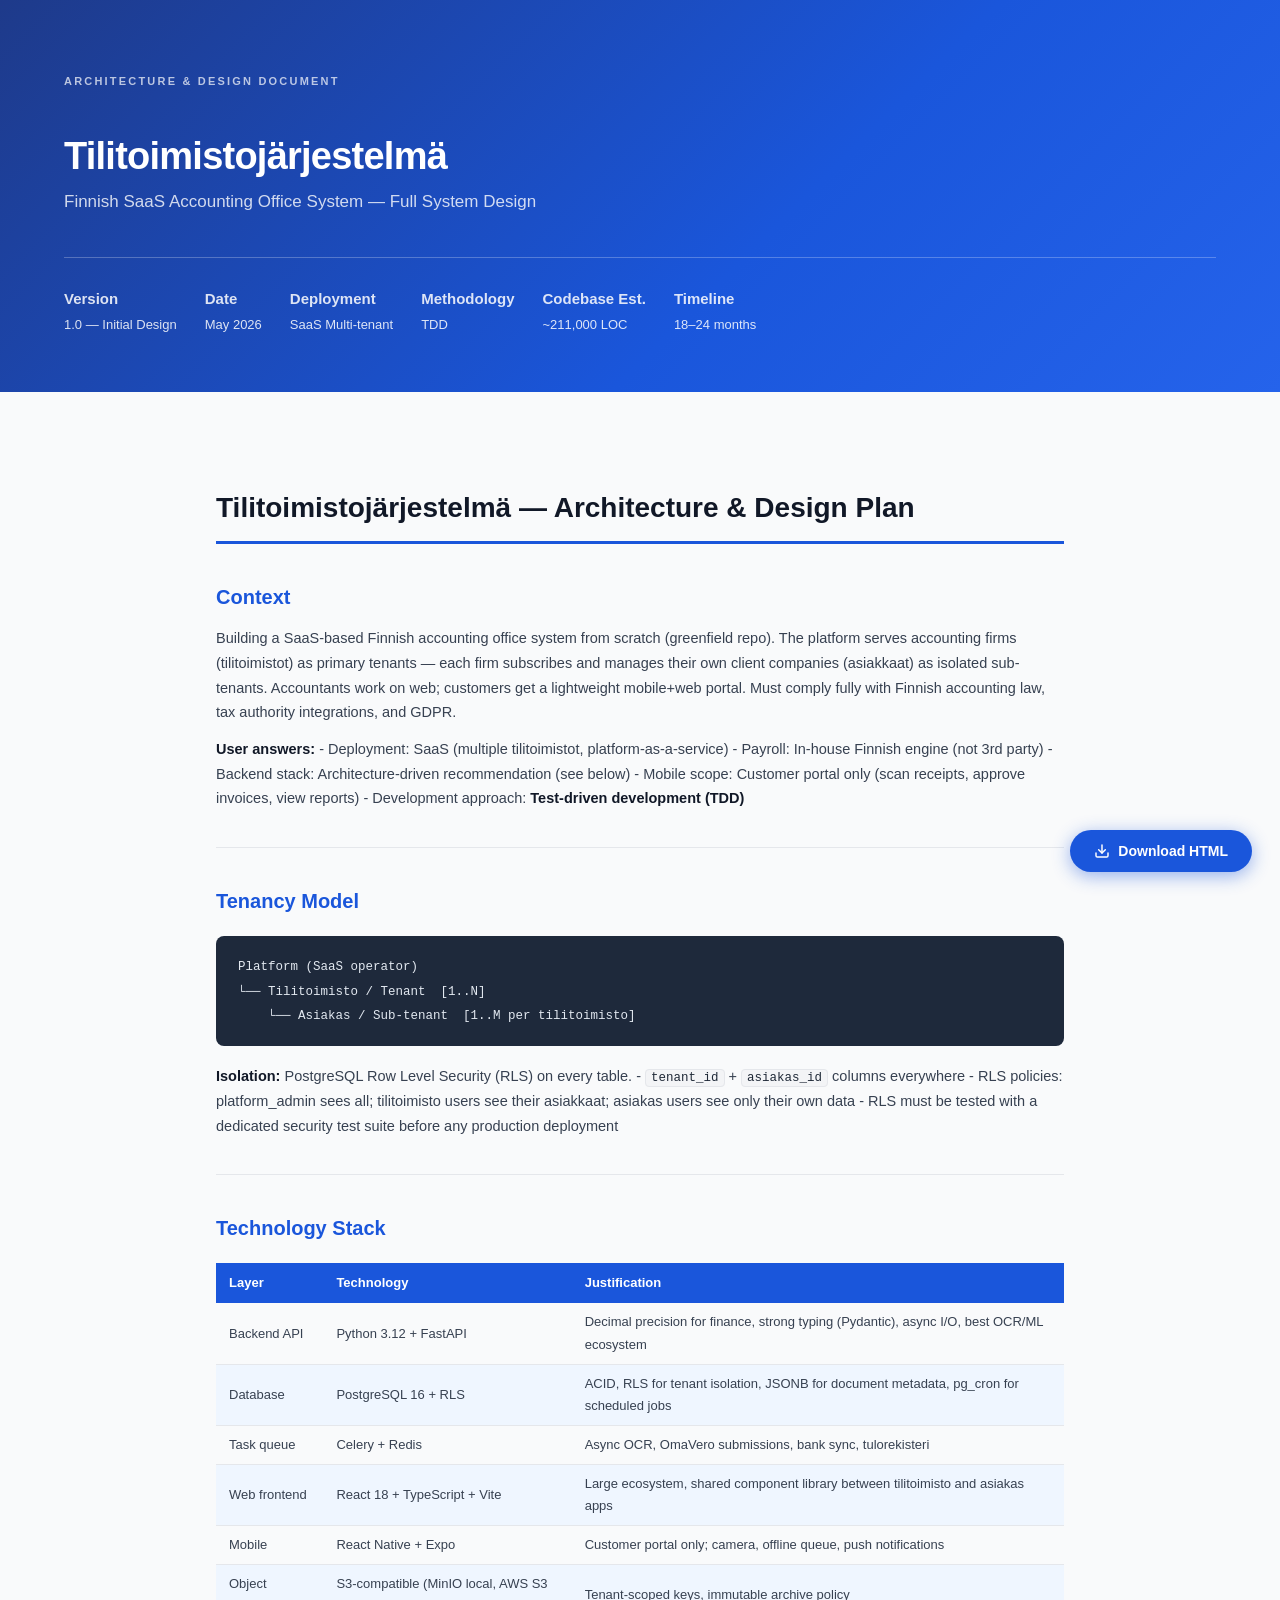
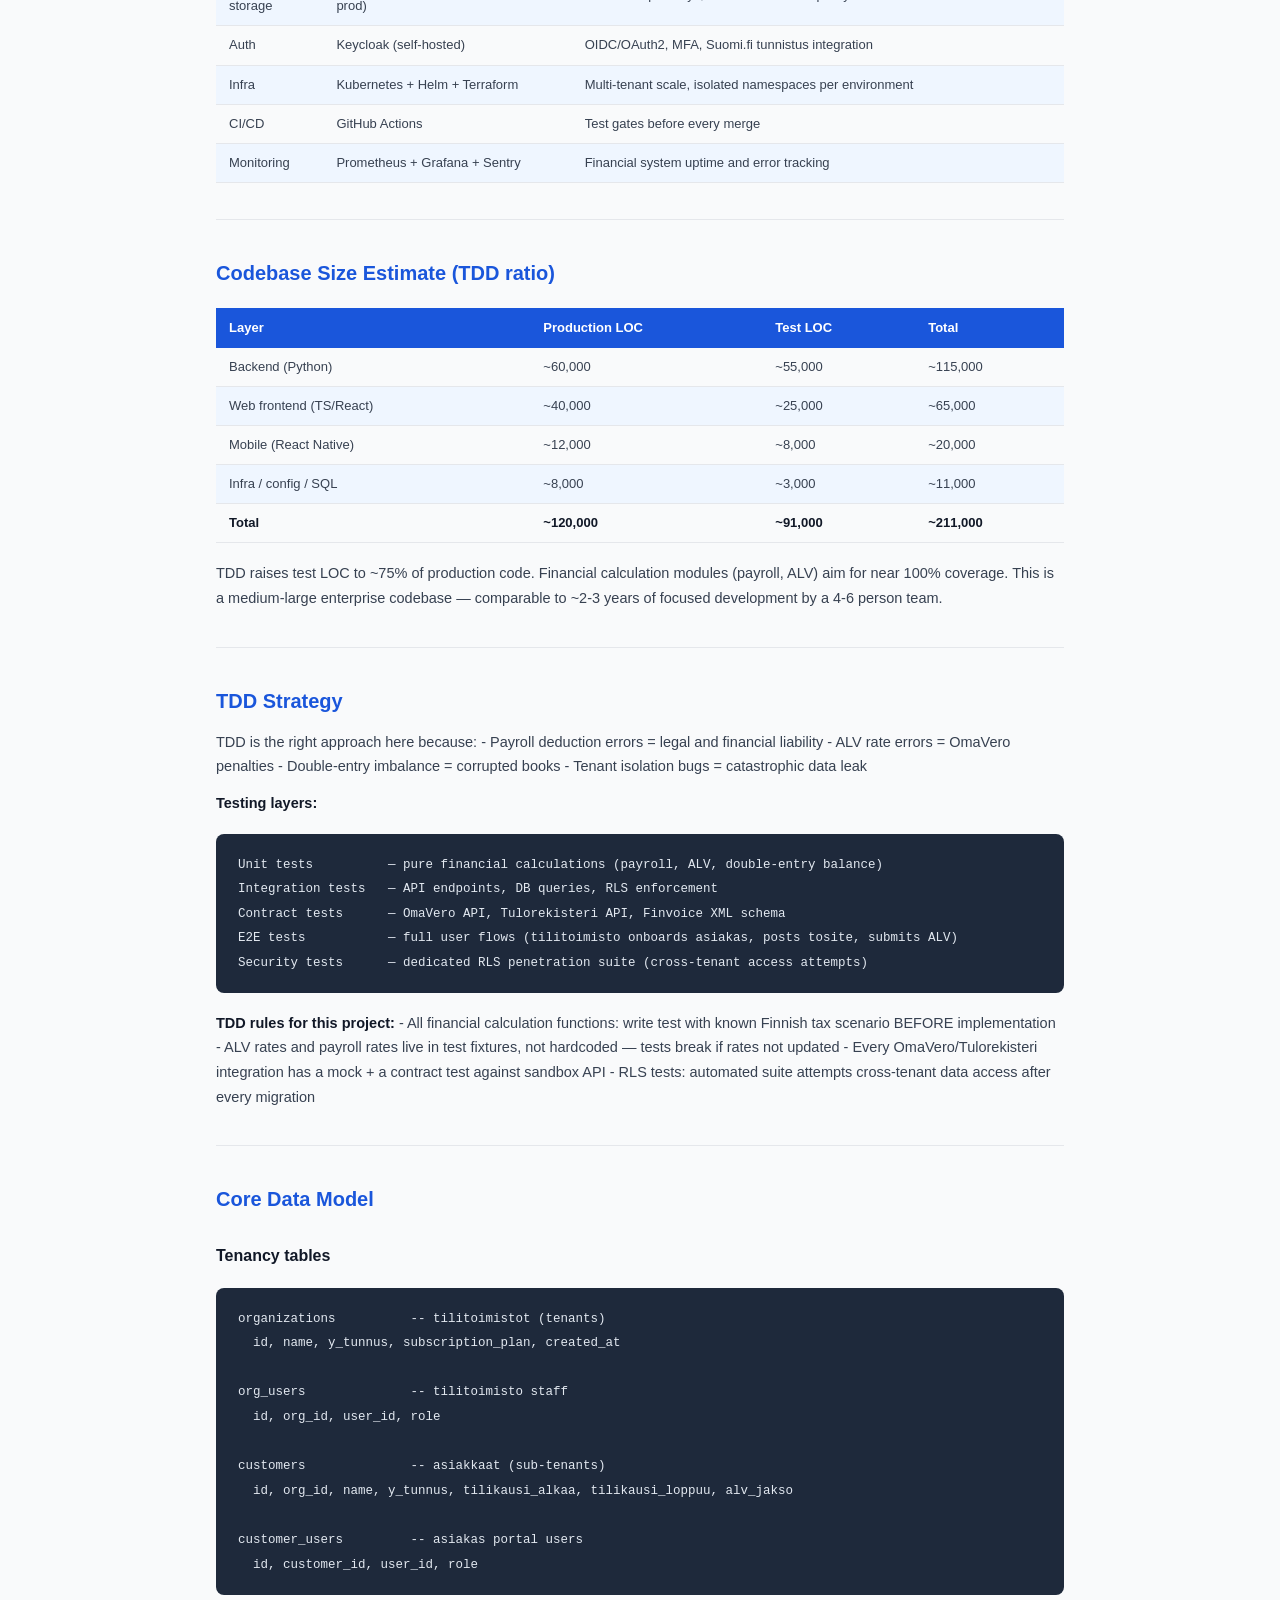
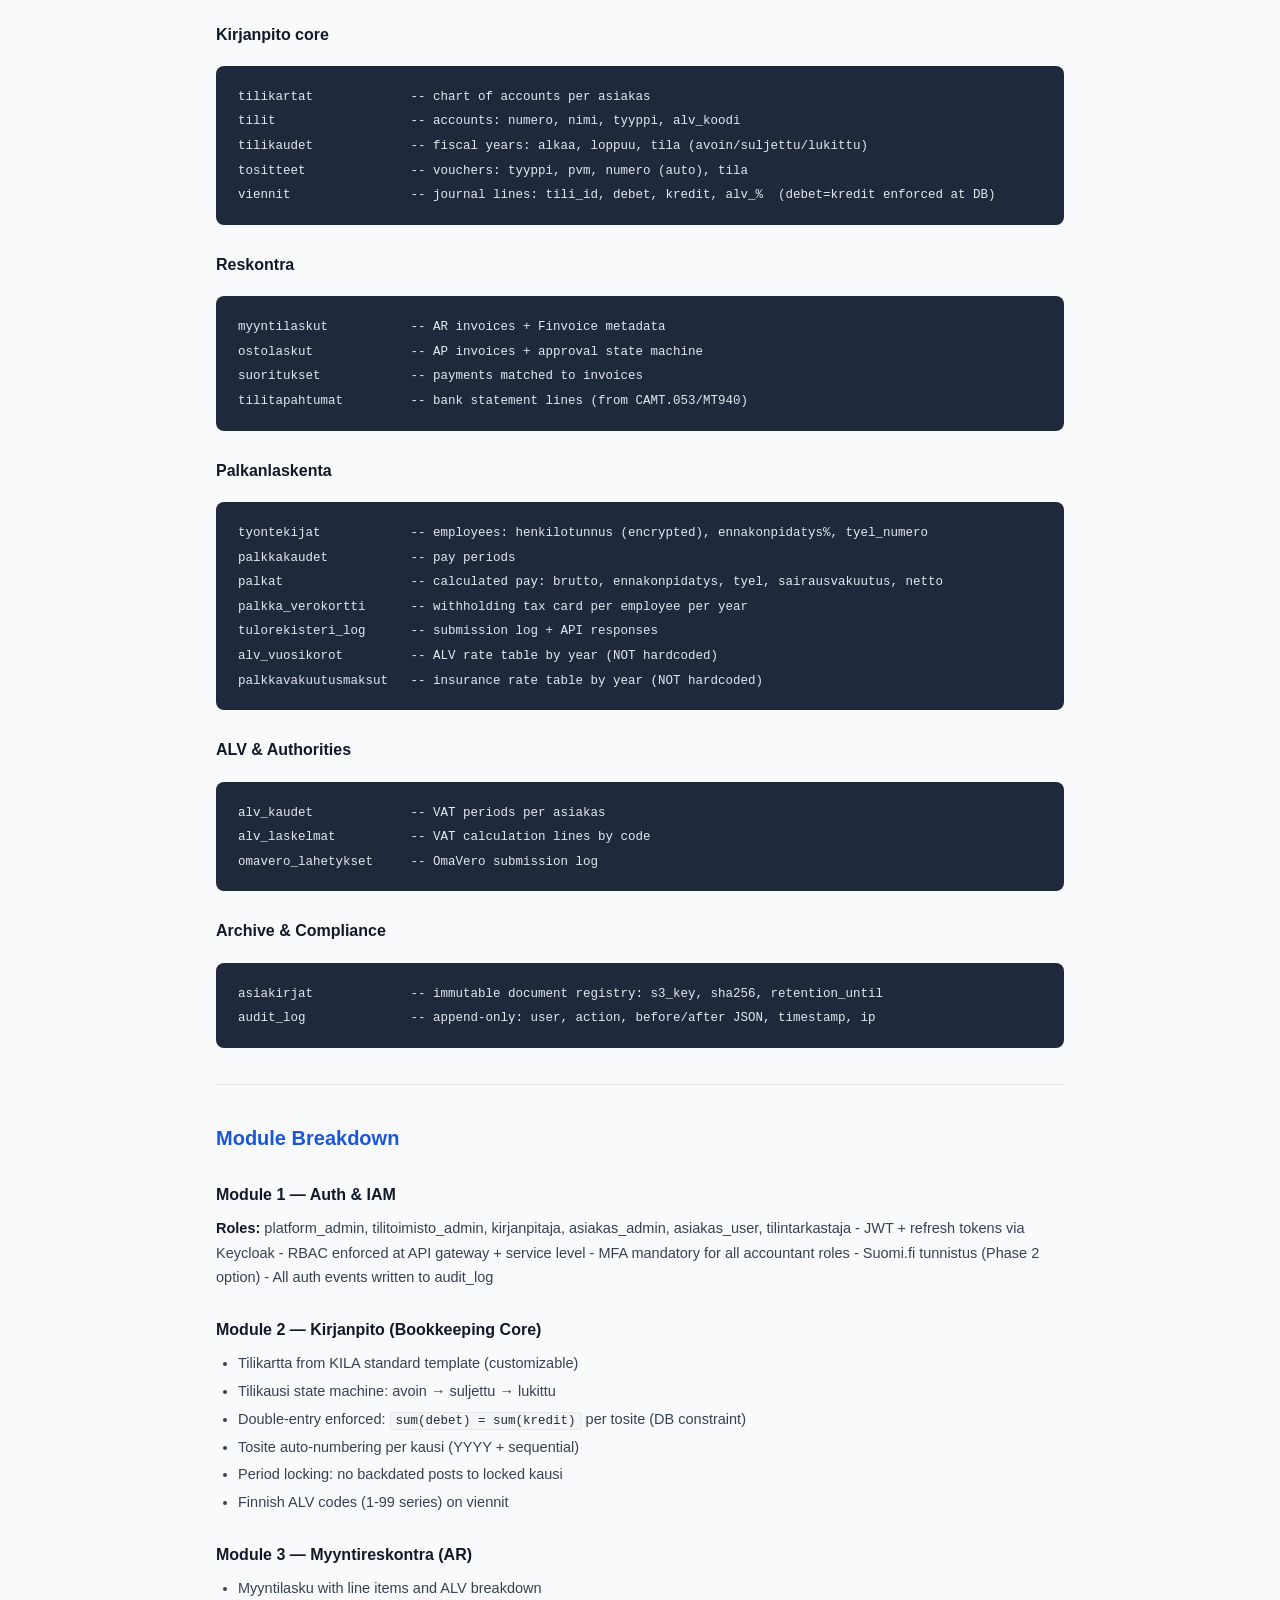
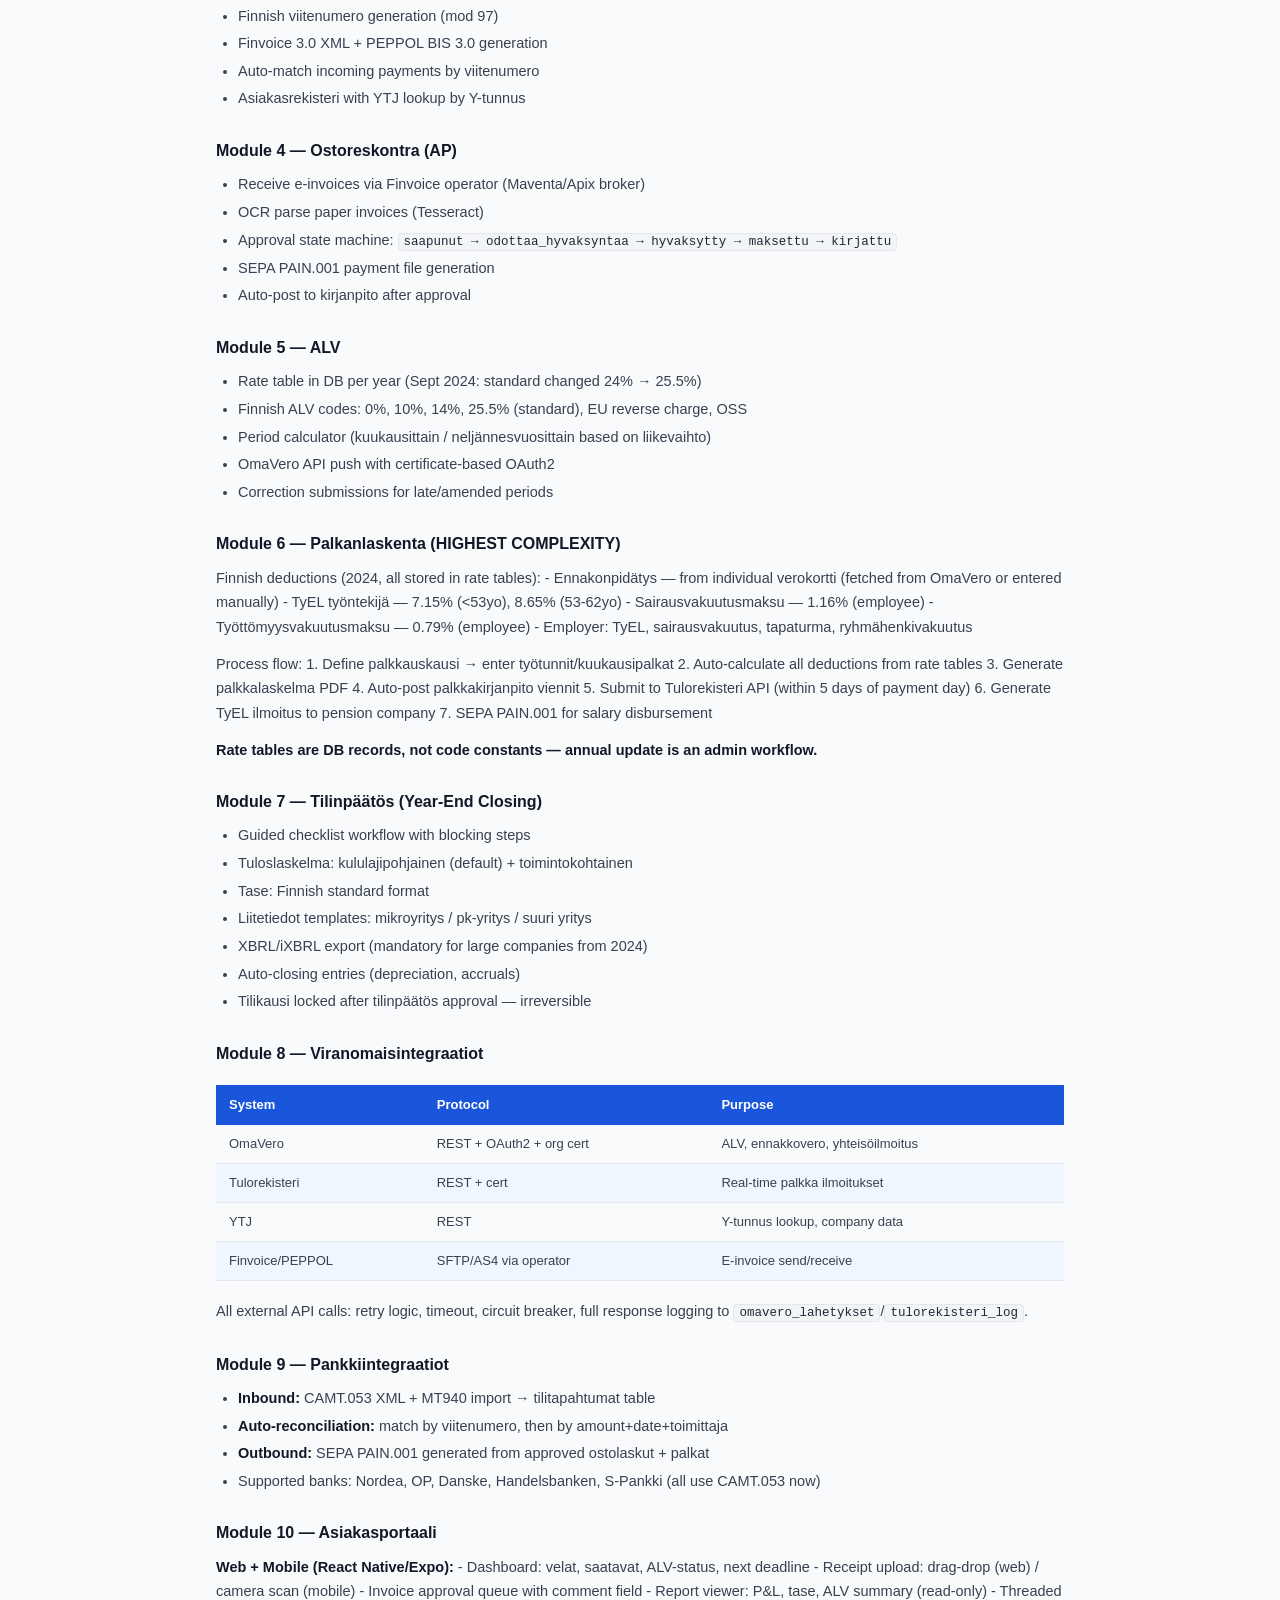
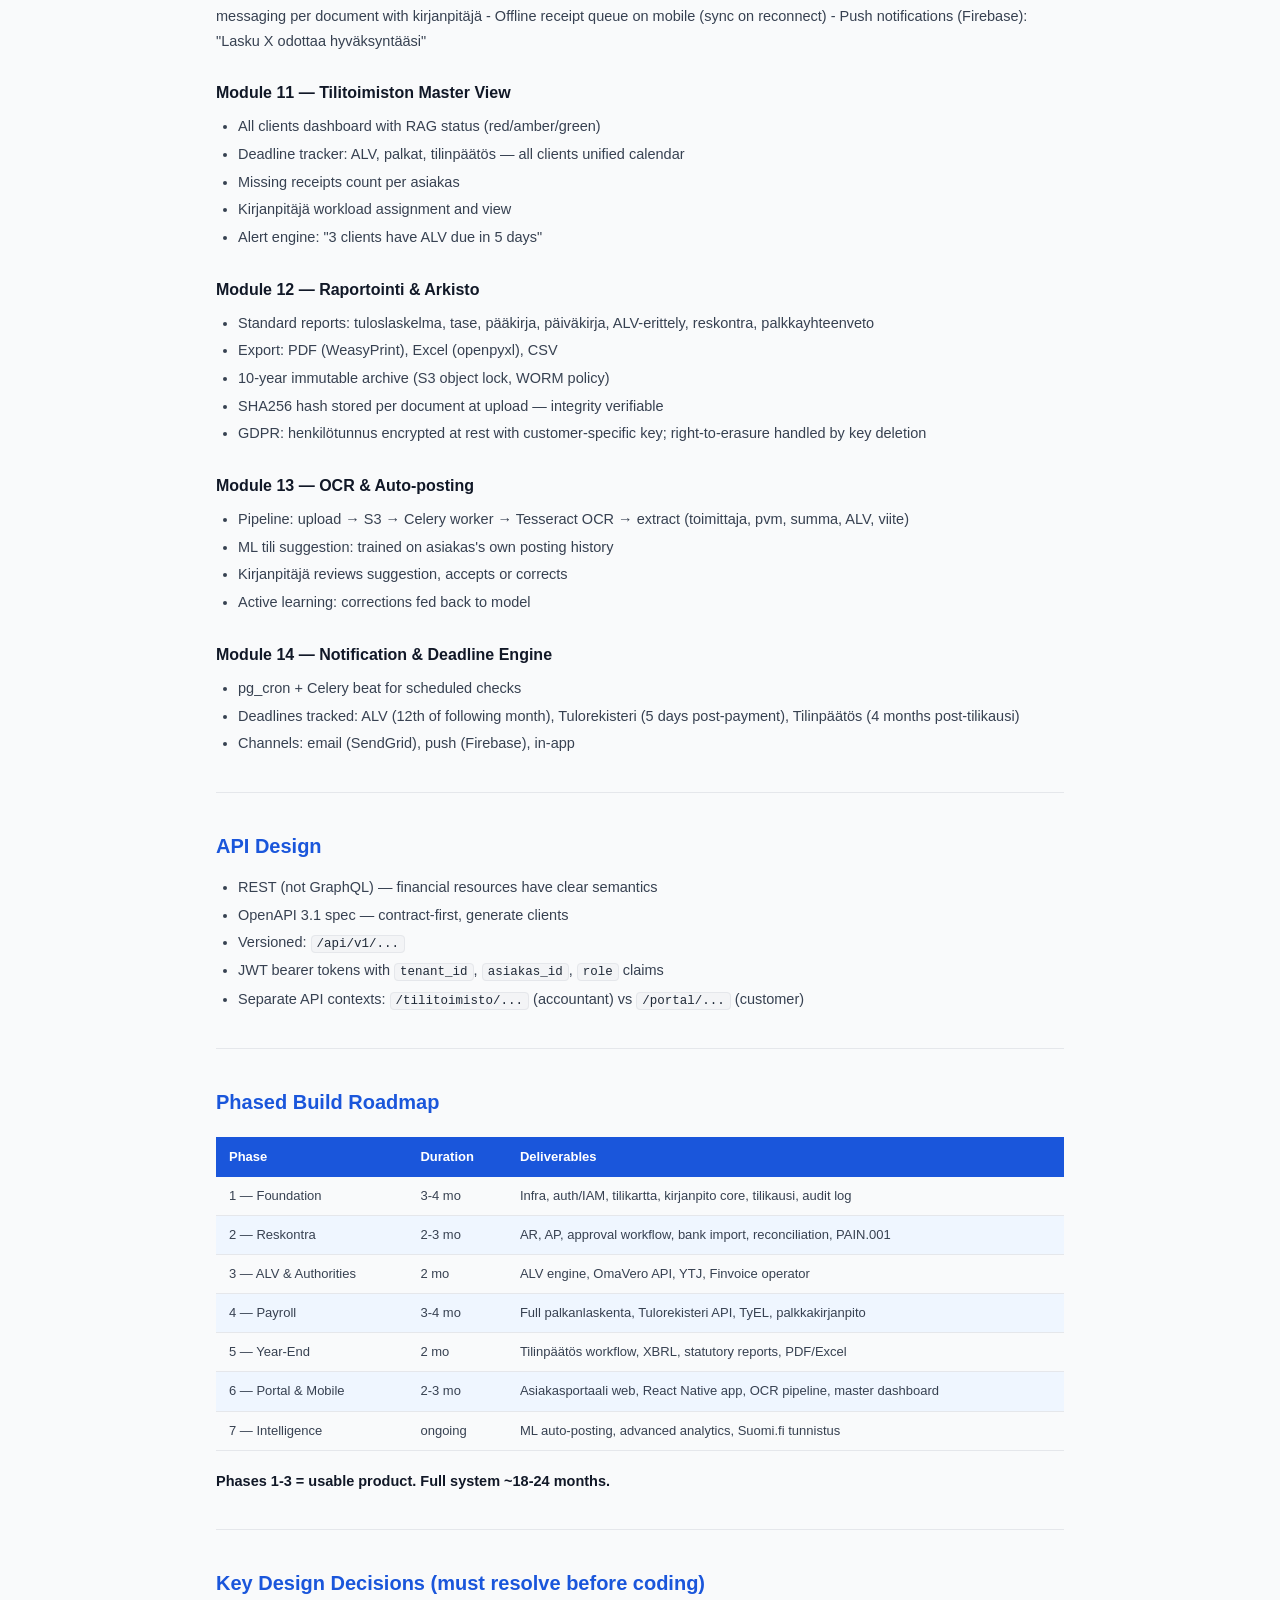
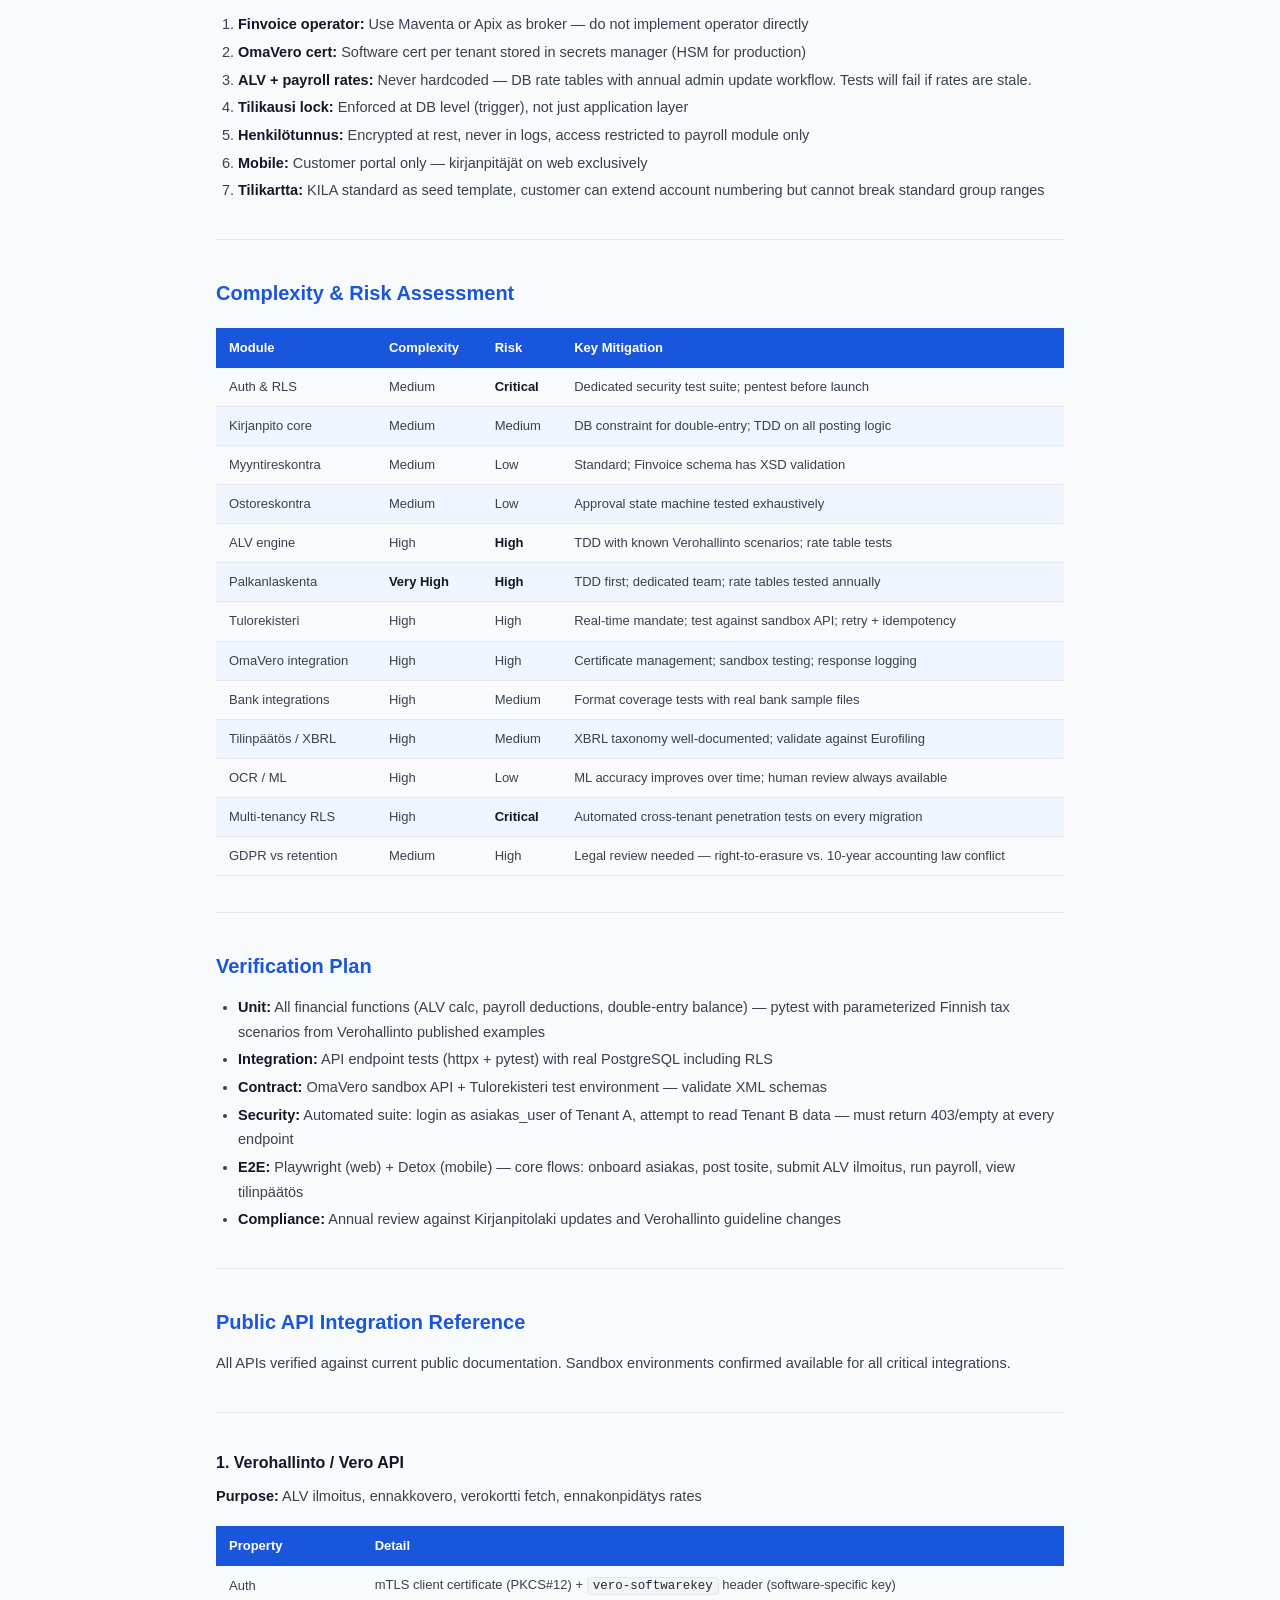
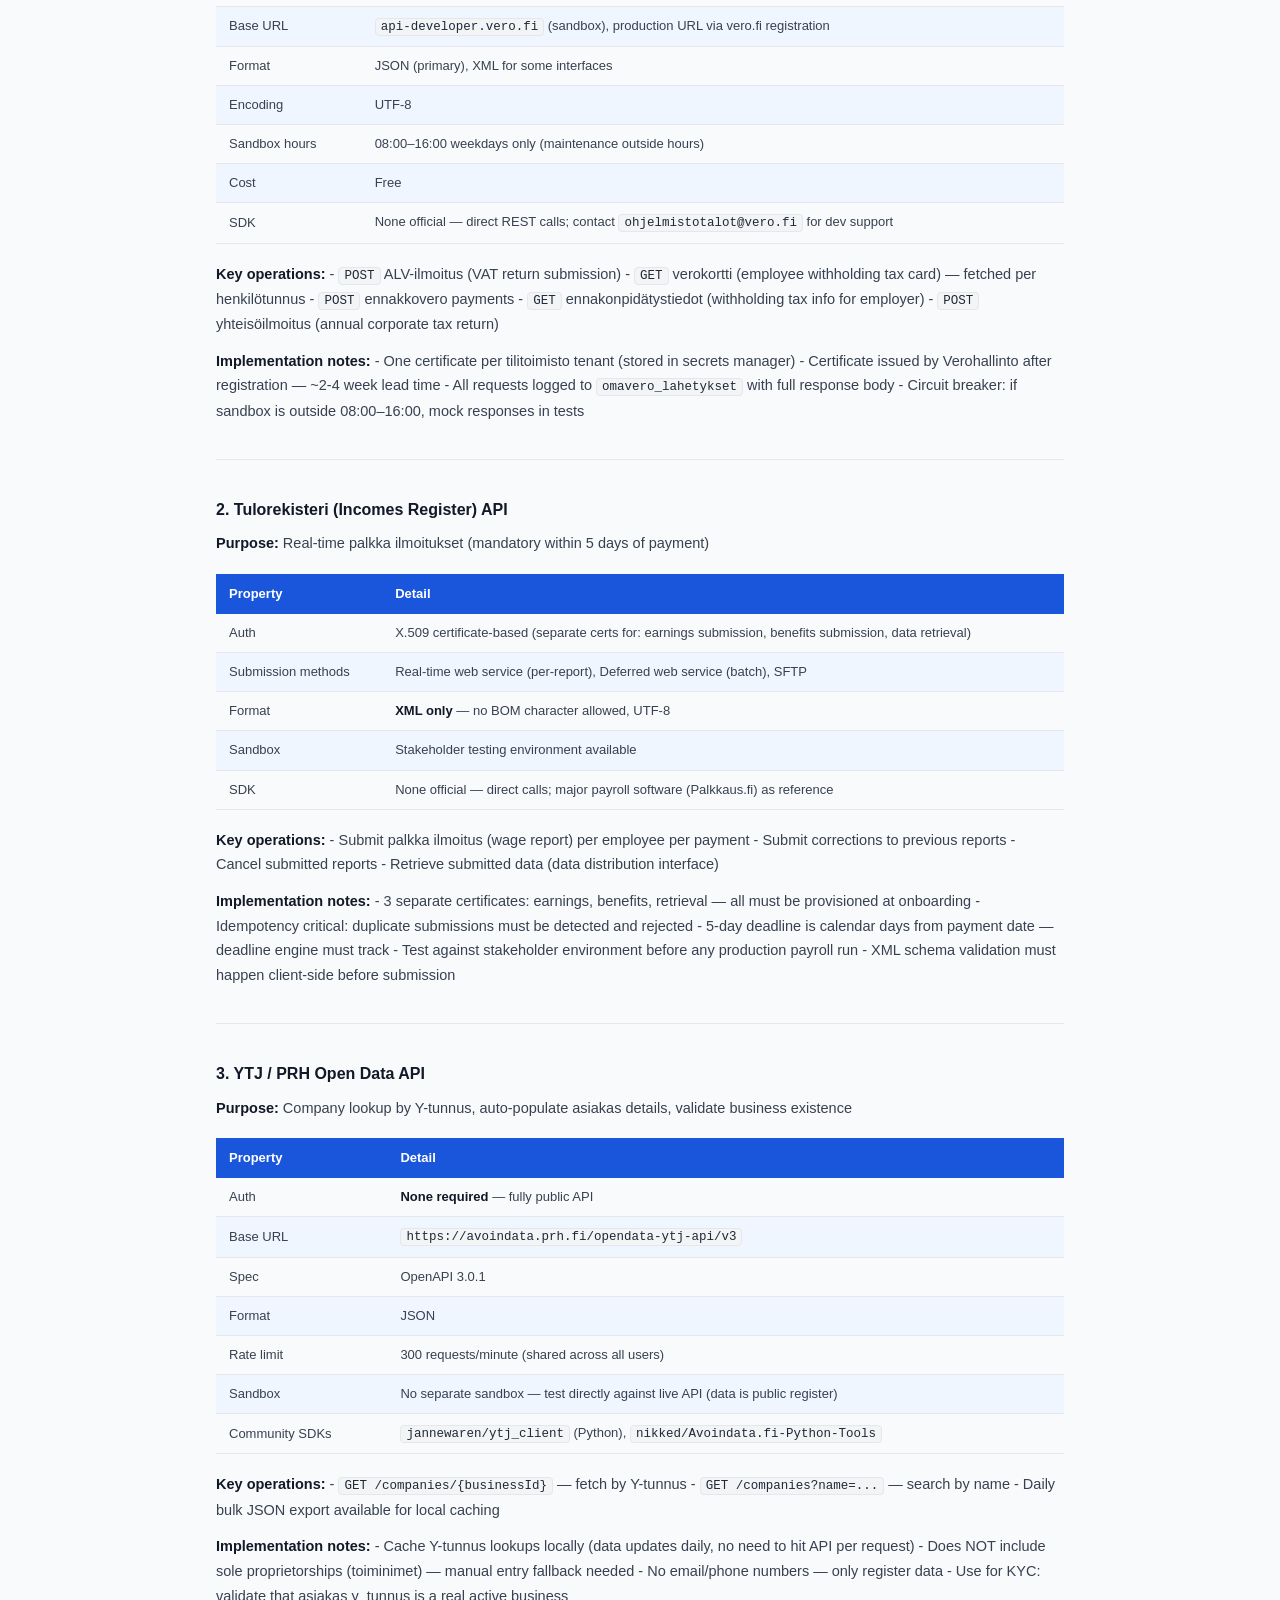
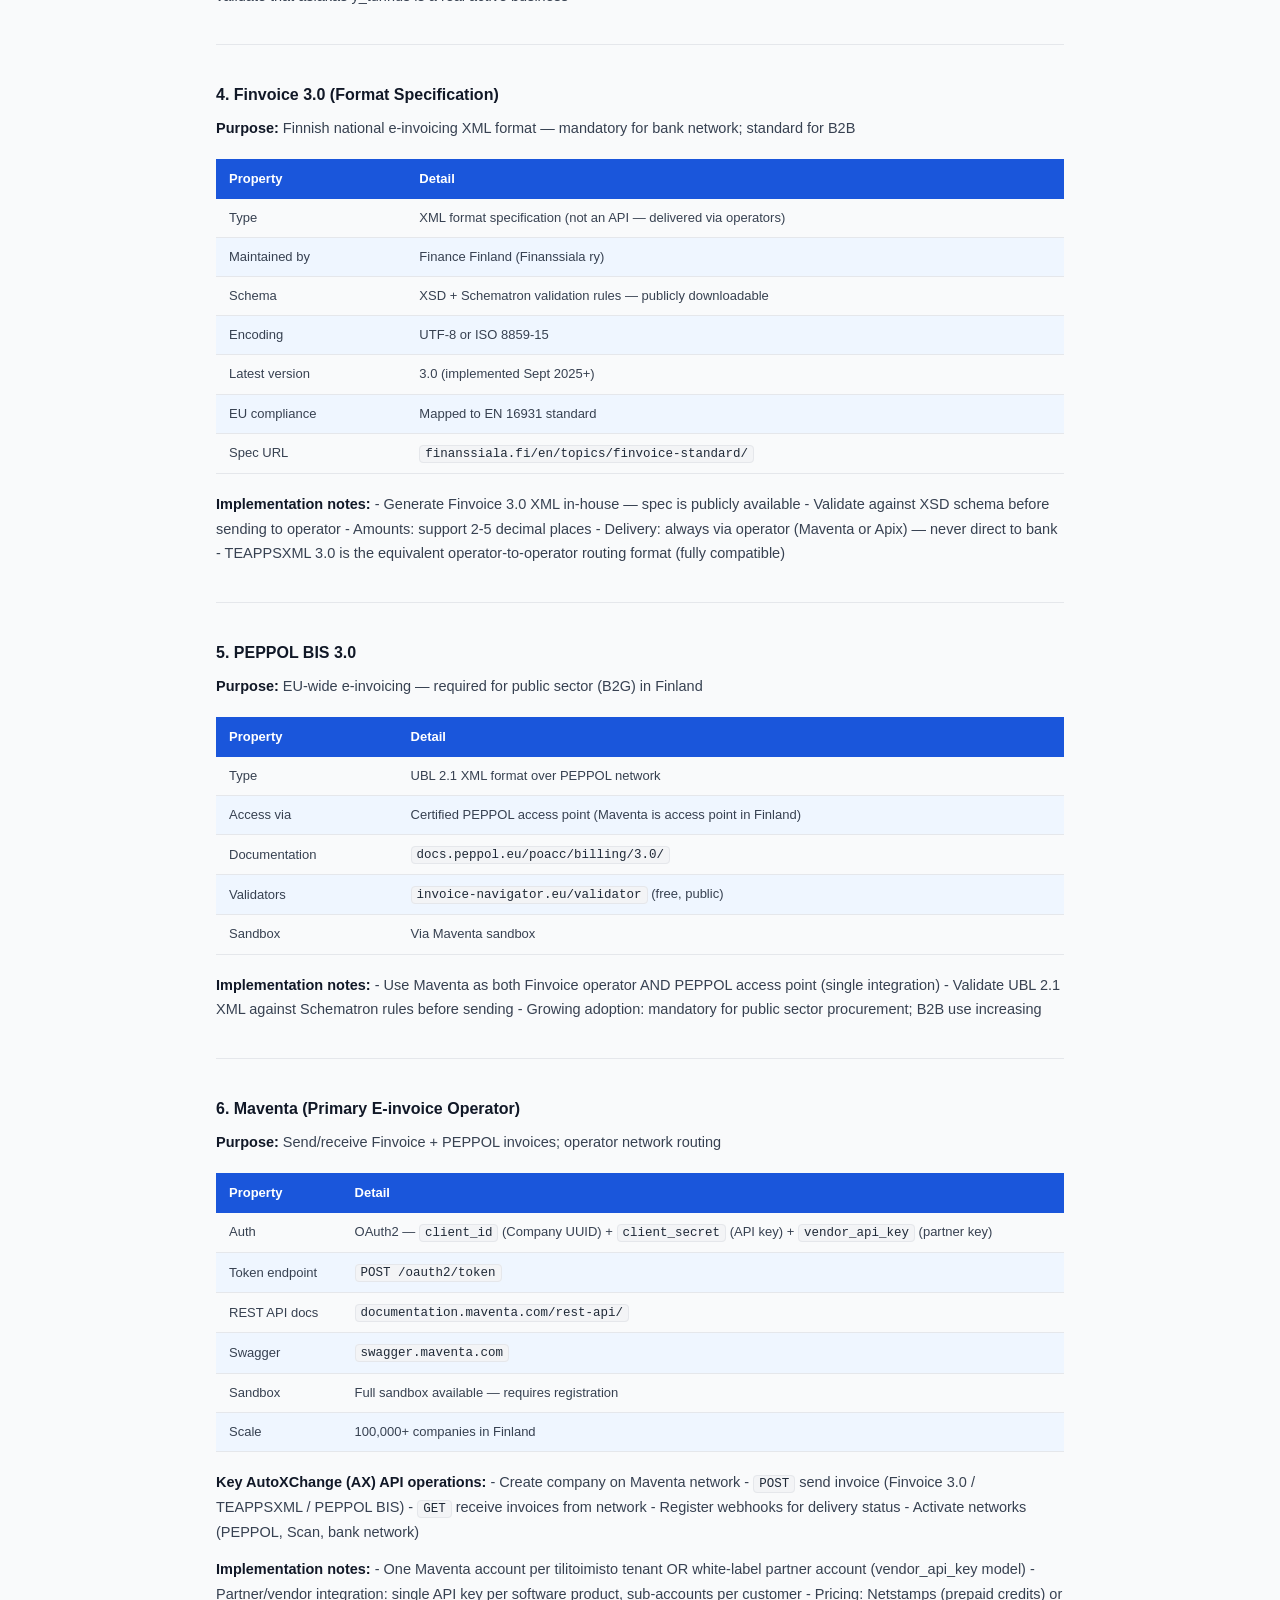
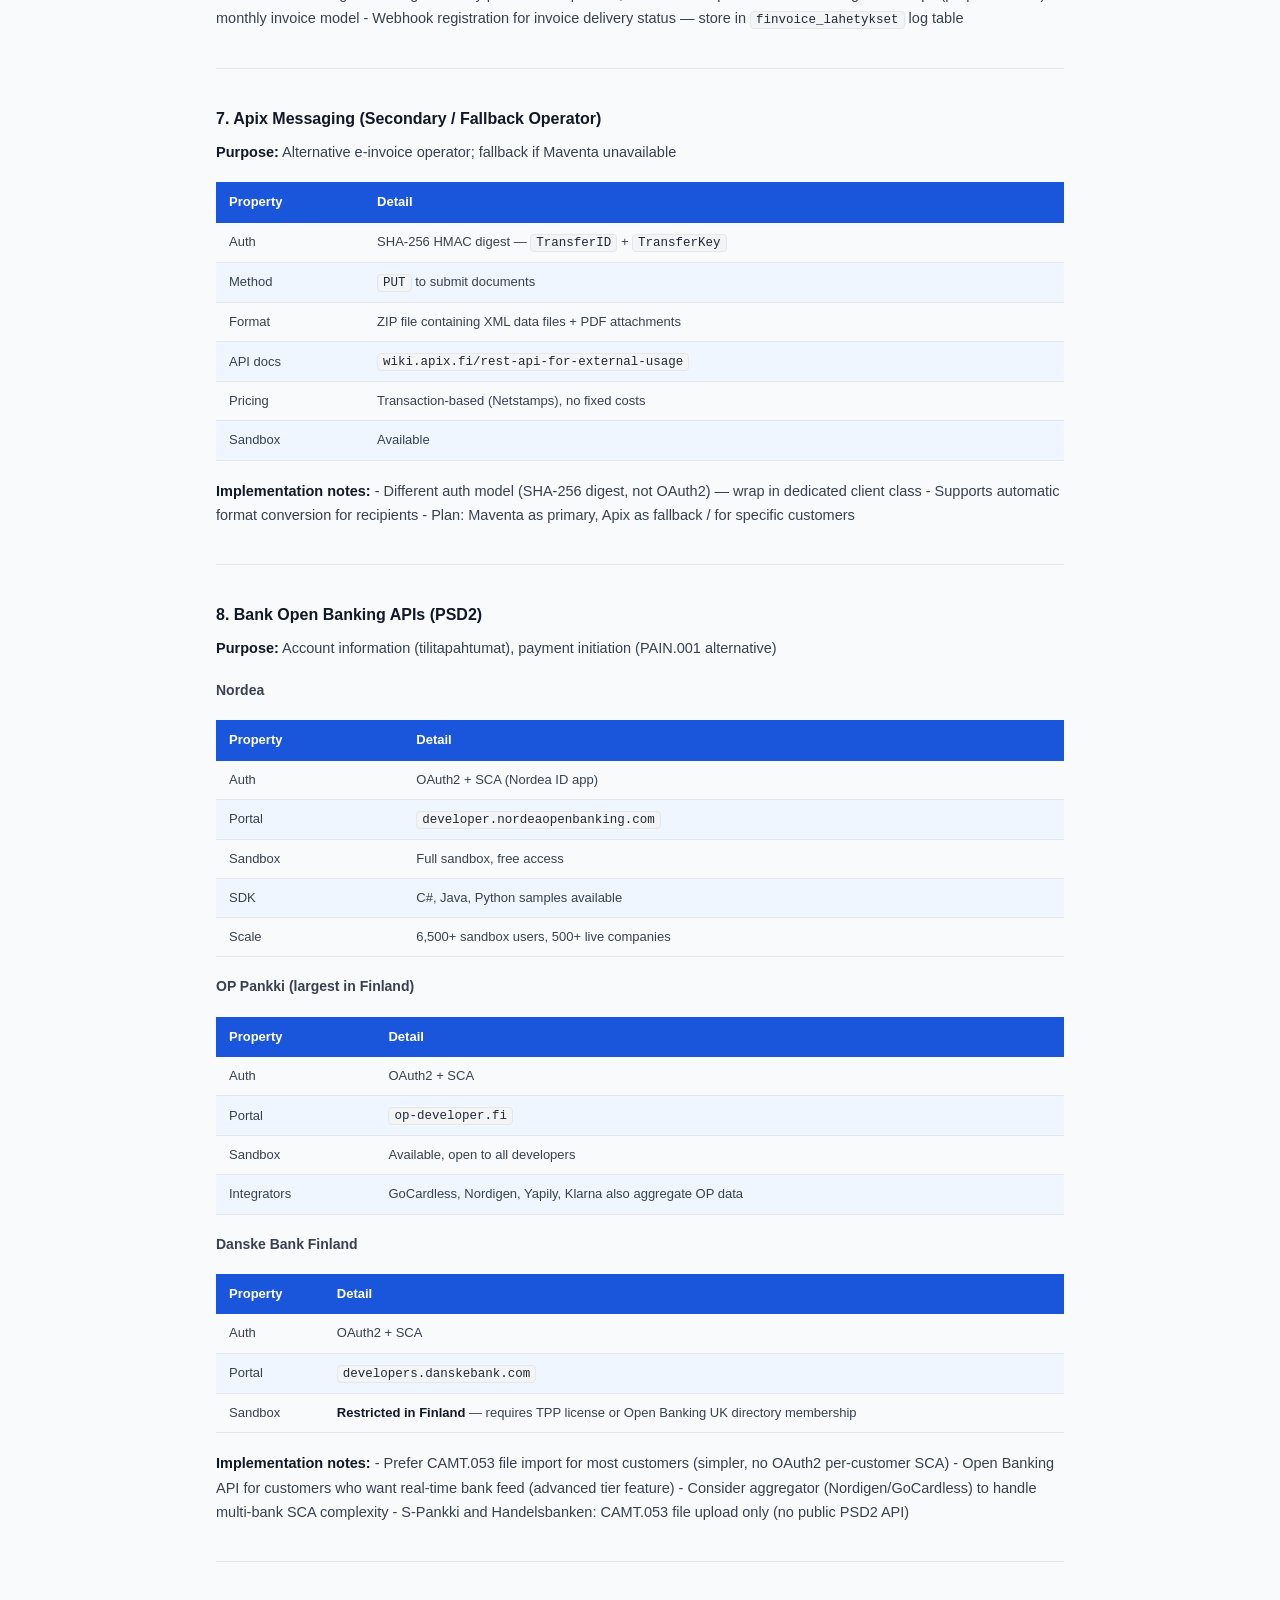
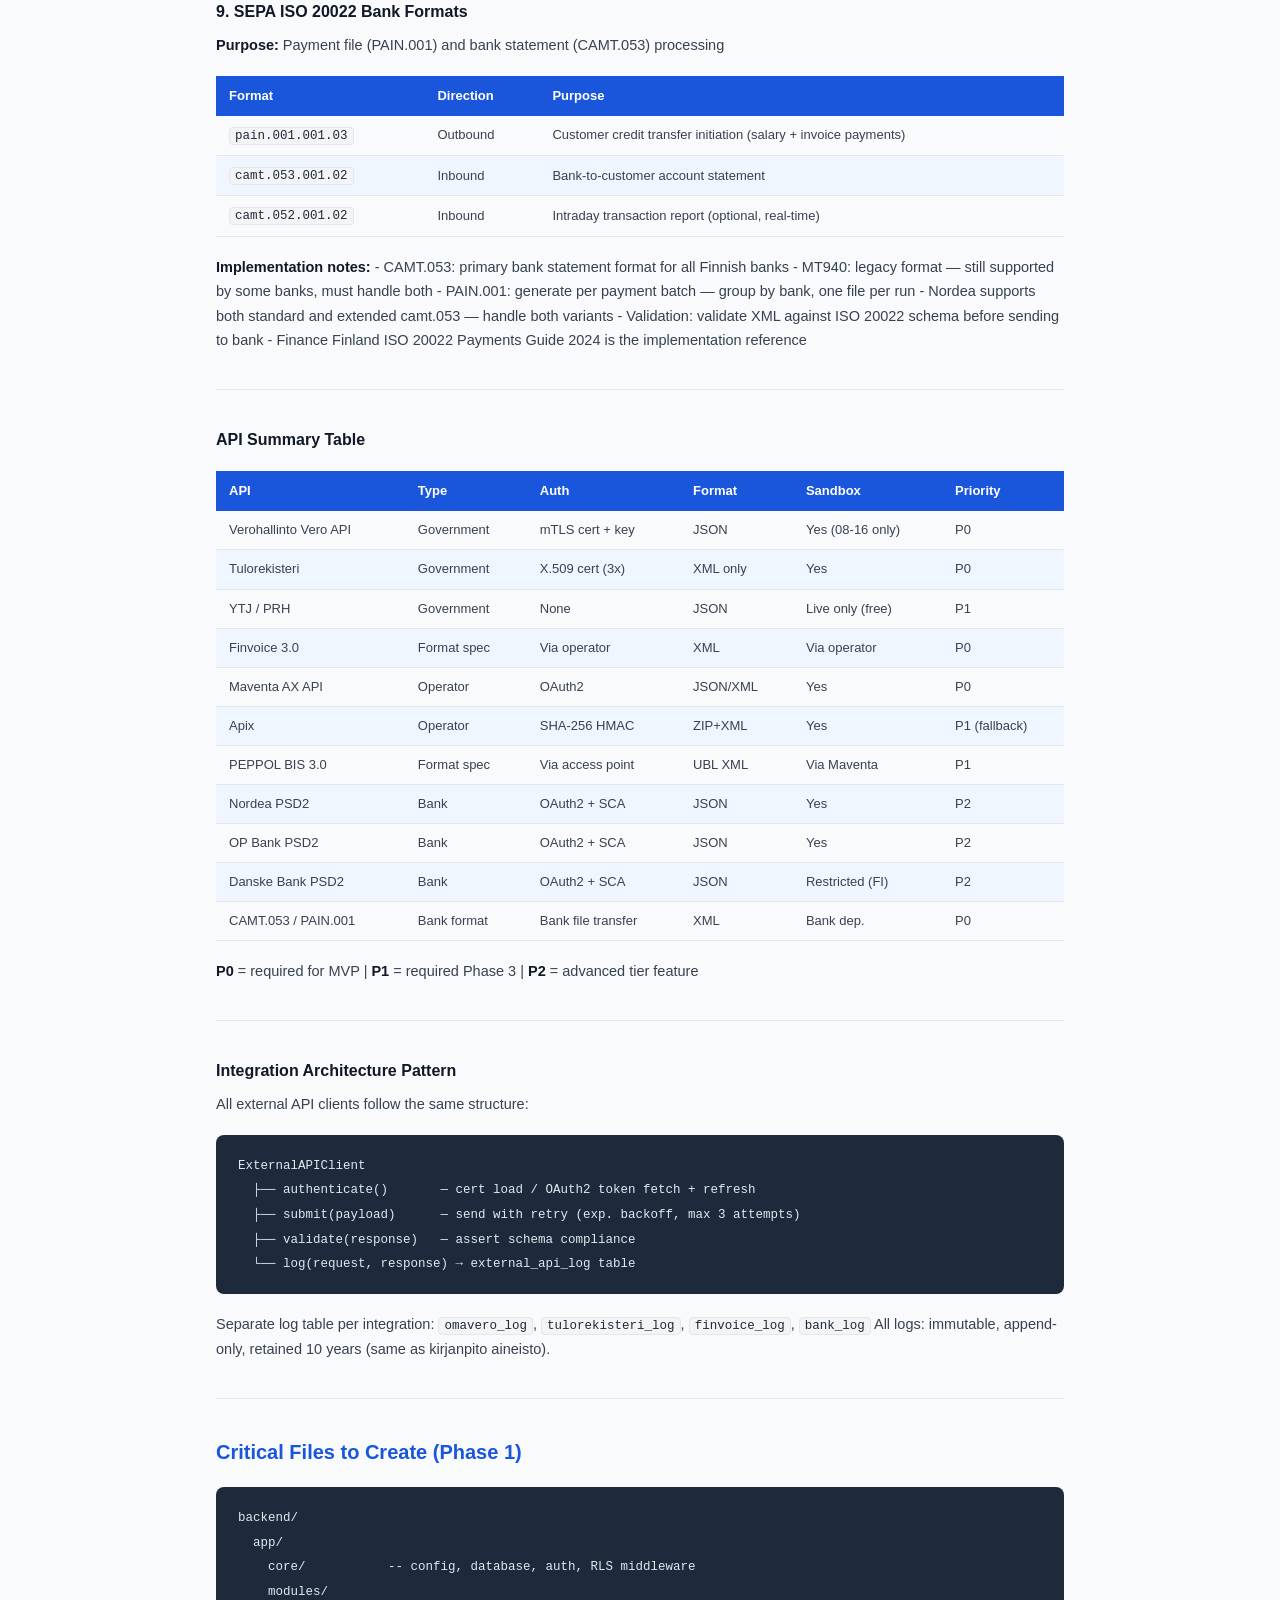
==== commit a641b67c: "Update design docs: download button in HTML, fixed PDF rendering HTML now has a floating download bu" ====
--- a/tilitoimistojarjestelma_design.html
+++ b/tilitoimistojarjestelma_design.html
@@ -5,6 +5,7 @@
 <meta name="viewport" content="width=device-width, initial-scale=1.0">
 <title>Tilitoimistojärjestelmä — Architecture &amp; Design Plan</title>
 <style>
+
   :root {
     --blue:   #1a56db;
     --dark:   #111827;
@@ -13,160 +14,116 @@
     --bg:     #f9fafb;
     --border: #e5e7eb;
     --accent: #eff6ff;
-    --red:    #dc2626;
-    --amber:  #d97706;
   }
   *, *::before, *::after { box-sizing: border-box; margin: 0; padding: 0; }
   body {
     font-family: -apple-system, BlinkMacSystemFont, "Segoe UI", Roboto, sans-serif;
-    font-size: 15px;
+    font-size: 14.5px;
     line-height: 1.7;
     color: var(--dark);
     background: var(--bg);
-    padding: 0;
   }
-  .cover {
-    background: linear-gradient(135deg, #1e3a8a 0%, #1a56db 60%, #2563eb 100%);
-    color: white;
-    padding: 72px 64px 56px;
-    page-break-after: always;
-  }
-  .cover .label {
-    font-size: 11px;
-    font-weight: 700;
-    letter-spacing: 0.2em;
-    text-transform: uppercase;
-    opacity: 0.7;
-    margin-bottom: 20px;
-  }
-  .cover h1 {
-    font-size: 38px;
-    font-weight: 800;
-    line-height: 1.15;
-    margin-bottom: 12px;
-    letter-spacing: -0.02em;
-  }
-  .cover .subtitle {
-    font-size: 17px;
-    opacity: 0.8;
-    margin-bottom: 40px;
-  }
-  .cover .meta {
-    display: flex;
-    gap: 32px;
-    flex-wrap: wrap;
-    margin-top: 40px;
-    padding-top: 32px;
-    border-top: 1px solid rgba(255,255,255,0.2);
-  }
-  .cover .meta-item { font-size: 13px; opacity: 0.85; }
-  .cover .meta-item strong { display: block; font-size: 15px; opacity: 1; margin-bottom: 2px; }
-  .toc {
-    background: white;
-    border: 1px solid var(--border);
-    border-radius: 8px;
-    padding: 32px 40px;
-    margin: 40px 64px;
-    page-break-after: always;
-  }
-  .toc h2 { font-size: 18px; margin-bottom: 20px; color: var(--blue); }
-  .toc ul { list-style: none; }
-  .toc li { padding: 4px 0; border-bottom: 1px dotted var(--border); }
-  .toc li:last-child { border-bottom: none; }
-  .toc a { color: var(--mid); text-decoration: none; font-size: 14px; }
-  .toc a:hover { color: var(--blue); }
   .content {
     max-width: 960px;
     margin: 0 auto;
-    padding: 48px 64px 80px;
+    padding: 48px 56px 80px;
   }
-  h1 { font-size: 30px; font-weight: 800; color: var(--dark); margin: 48px 0 16px; padding-bottom: 10px; border-bottom: 2px solid var(--blue); }
-  h2 { font-size: 22px; font-weight: 700; color: var(--blue); margin: 40px 0 14px; }
-  h3 { font-size: 17px; font-weight: 700; color: var(--dark); margin: 28px 0 10px; }
-  h4 { font-size: 15px; font-weight: 700; color: var(--mid); margin: 20px 0 8px; }
-  p { margin-bottom: 14px; color: var(--mid); }
-  ul, ol { padding-left: 22px; margin-bottom: 14px; color: var(--mid); }
-  li { margin-bottom: 4px; }
+  h1 {
+    font-size: 28px; font-weight: 800; color: var(--dark);
+    margin: 44px 0 14px; padding-bottom: 10px;
+    border-bottom: 3px solid var(--blue);
+  }
+  h2 { font-size: 20px; font-weight: 700; color: var(--blue); margin: 36px 0 12px; }
+  h3 { font-size: 16px; font-weight: 700; color: var(--dark); margin: 26px 0 8px; }
+  h4 { font-size: 14px; font-weight: 700; color: var(--mid); margin: 18px 0 6px; }
+  p  { margin-bottom: 12px; color: var(--mid); }
+  ul, ol { padding-left: 22px; margin-bottom: 12px; color: var(--mid); }
+  li { margin-bottom: 3px; }
   strong { color: var(--dark); font-weight: 600; }
-  em { color: var(--light); }
-  a { color: var(--blue); }
   code {
     font-family: "SF Mono", "Fira Code", Consolas, monospace;
-    font-size: 13px;
+    font-size: 12.5px;
     background: #f3f4f6;
     border: 1px solid var(--border);
     border-radius: 4px;
-    padding: 1px 6px;
+    padding: 1px 5px;
     color: #1f2937;
   }
   pre {
     background: #1e293b;
     border-radius: 8px;
-    padding: 20px 24px;
+    padding: 18px 22px;
     overflow-x: auto;
-    margin: 20px 0;
+    margin: 18px 0;
   }
-  pre code {
-    background: none;
-    border: none;
-    color: #e2e8f0;
-    font-size: 13px;
-    padding: 0;
+  pre code { background: none; border: none; color: #e2e8f0; font-size: 12.5px; padding: 0; }
+  table { width: 100%; border-collapse: collapse; margin: 18px 0; font-size: 13px; }
+  thead { background: var(--blue); color: white; }
+  th { padding: 9px 13px; text-align: left; font-weight: 600; }
+  td { padding: 8px 13px; border-bottom: 1px solid var(--border); color: var(--mid); }
+  tr:nth-child(even) td { background: var(--accent); }
+  hr { border: none; border-top: 1px solid var(--border); margin: 36px 0; }
+
+
+  /* ── Cover ── */
+  .cover {
+    background: linear-gradient(135deg, #1e3a8a 0%, #1a56db 60%, #2563eb 100%);
+    color: white;
+    padding: 72px 64px 56px;
   }
-  table {
-    width: 100%;
-    border-collapse: collapse;
-    margin: 20px 0;
-    font-size: 13.5px;
+  .cover .label {
+    font-size: 11px; font-weight: 700; letter-spacing: 0.2em;
+    text-transform: uppercase; opacity: 0.7; margin-bottom: 20px;
   }
-  thead { background: var(--blue); color: white; }
-  th { padding: 10px 14px; text-align: left; font-weight: 600; }
-  td { padding: 9px 14px; border-bottom: 1px solid var(--border); color: var(--mid); }
-  tr:nth-child(even) td { background: var(--accent); }
-  tr:hover td { background: #dbeafe; }
-  blockquote {
-    border-left: 4px solid var(--blue);
-    background: var(--accent);
-    padding: 12px 20px;
-    margin: 16px 0;
-    border-radius: 0 6px 6px 0;
+  .cover h1 {
+    font-size: 38px; font-weight: 800; line-height: 1.15;
+    margin-bottom: 10px; letter-spacing: -0.02em;
+    border-bottom: none; color: white; padding-bottom: 0;
   }
-  hr {
-    border: none;
-    border-top: 1px solid var(--border);
-    margin: 40px 0;
+  .cover .subtitle { font-size: 17px; opacity: 0.8; margin-bottom: 0; }
+  .cover .meta {
+    display: flex; gap: 28px; flex-wrap: wrap;
+    margin-top: 40px; padding-top: 28px;
+    border-top: 1px solid rgba(255,255,255,0.25);
   }
-  .badge {
-    display: inline-block;
-    padding: 2px 10px;
-    border-radius: 999px;
-    font-size: 11px;
-    font-weight: 700;
-    letter-spacing: 0.05em;
-    text-transform: uppercase;
+  .cover .meta-item { font-size: 13px; opacity: 0.85; }
+  .cover .meta-item strong { display: block; font-size: 15px; opacity: 1; margin-bottom: 2px; color: white; }
+
+  /* ── Download button ── */
+  #dl-btn {
+    position: fixed; bottom: 28px; right: 28px;
+    background: var(--blue); color: white;
+    border: none; border-radius: 50px;
+    padding: 13px 24px; font-size: 14px; font-weight: 600;
+    cursor: pointer; box-shadow: 0 4px 18px rgba(26,86,219,0.45);
+    display: flex; align-items: center; gap: 8px;
+    transition: background 0.15s, transform 0.15s;
+    z-index: 999;
+    text-decoration: none;
   }
-  @media print {
-    body { background: white; }
-    .cover { -webkit-print-color-adjust: exact; print-color-adjust: exact; }
-    pre { -webkit-print-color-adjust: exact; print-color-adjust: exact; }
-    thead { -webkit-print-color-adjust: exact; print-color-adjust: exact; }
-    h2 { page-break-after: avoid; }
-    table { page-break-inside: avoid; }
-    pre { page-break-inside: avoid; }
-  }
+  #dl-btn:hover { background: #1e40af; transform: translateY(-2px); }
+  #dl-btn svg { width: 16px; height: 16px; fill: none; stroke: white; stroke-width: 2.2; stroke-linecap: round; stroke-linejoin: round; }
+
+  @media print { #dl-btn { display: none; } }
 </style>
 </head>
 <body>
 
+<!-- Download button -->
+<button id="dl-btn" onclick="downloadHTML()" title="Download this document">
+  <svg viewBox="0 0 24 24"><path d="M21 15v4a2 2 0 0 1-2 2H5a2 2 0 0 1-2-2v-4"/><polyline points="7 10 12 15 17 10"/><line x1="12" y1="15" x2="12" y2="3"/></svg>
+  Download HTML
+</button>
+
 <div class="cover">
   <div class="label">Architecture &amp; Design Document</div>
-  <h1>Tilitoimisto&shy;järjestelmä</h1>
+  <h1>Tilitoimistojärjestelmä</h1>
   <div class="subtitle">Finnish SaaS Accounting Office System — Full System Design</div>
   <div class="meta">
     <div class="meta-item"><strong>Version</strong>1.0 — Initial Design</div>
     <div class="meta-item"><strong>Date</strong>May 2026</div>
     <div class="meta-item"><strong>Deployment</strong>SaaS Multi-tenant</div>
-    <div class="meta-item"><strong>Methodology</strong>Test-Driven Development</div>
+    <div class="meta-item"><strong>Methodology</strong>TDD</div>
     <div class="meta-item"><strong>Codebase Est.</strong>~211,000 LOC</div>
     <div class="meta-item"><strong>Timeline</strong>18–24 months</div>
   </div>
@@ -1277,5 +1234,22 @@
 </code></pre>
 </div>
 
+<script>
+function downloadHTML() {
+  // Hide button before capturing
+  var btn = document.getElementById('dl-btn');
+  btn.style.display = 'none';
+  var html = '<!DOCTYPE html>\n' + document.documentElement.outerHTML;
+  btn.style.display = '';
+
+  var blob = new Blob([html], {type: 'text/html;charset=utf-8'});
+  var a = document.createElement('a');
+  a.href = URL.createObjectURL(blob);
+  a.download = 'tilitoimistojarjestelma_design.html';
+  a.click();
+  URL.revokeObjectURL(a.href);
+}
+</script>
+
 </body>
 </html>
